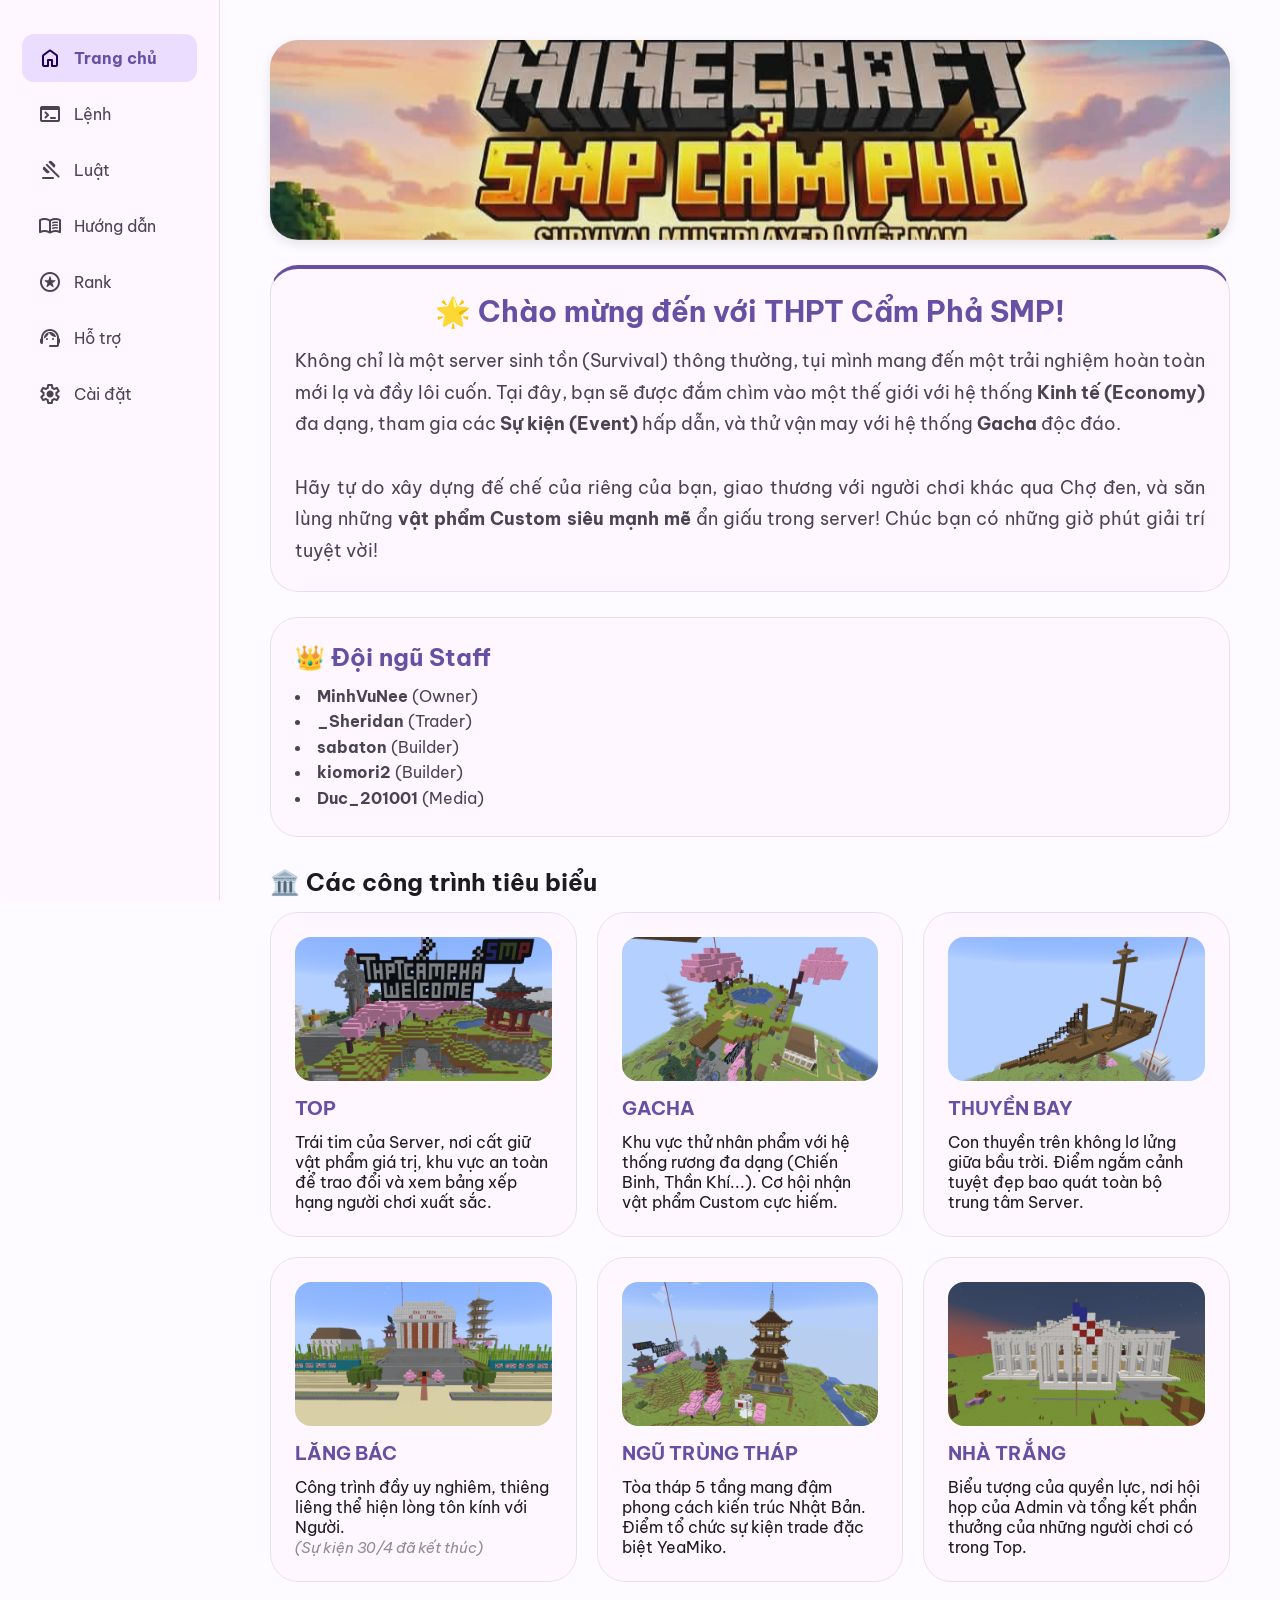
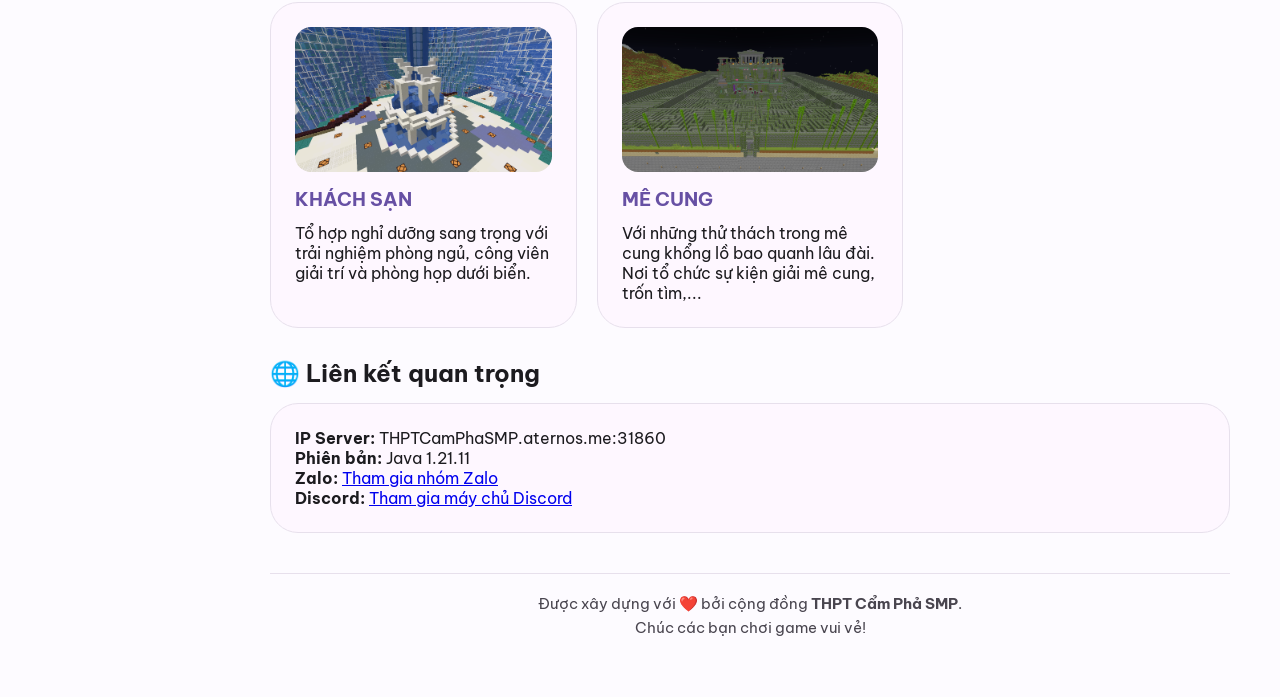
==== index.html @ 480c207b "Add files via upload" ====
<!DOCTYPE html>
<html lang="vi" translate="no">
<head>
    <meta charset="UTF-8">
    <meta name="viewport" content="width=device-width, initial-scale=1.0, maximum-scale=1.0, user-scalable=no">
    <meta name="google" content="notranslate">
    <title>THPT Cẩm Phả SMP</title>
    <link rel="stylesheet" href="style.css">
    <link href="https://fonts.googleapis.com/css2?family=Material+Symbols+Rounded:opsz,wght,FILL,GRAD@24,400,1,0" rel="stylesheet" />
    <link href="https://fonts.googleapis.com/css2?family=Be+Vietnam+Pro:wght@300;400;500;600;700&display=swap" rel="stylesheet">
</head>
<body>
    <nav class="nav-bar">
        <div class="nav-item active" data-tab="home"><span class="material-symbols-rounded">home</span><span>Trang chủ</span></div>
        <div class="nav-item" data-tab="commands"><span class="material-symbols-rounded">terminal</span><span>Lệnh</span></div>
        <div class="nav-item" data-tab="rules"><span class="material-symbols-rounded">gavel</span><span>Luật</span></div>
        <div class="nav-item" data-tab="guide"><span class="material-symbols-rounded">menu_book</span><span>Hướng dẫn</span></div>
        <div class="nav-item" data-tab="ranks"><span class="material-symbols-rounded">stars</span><span>Rank</span></div>
        <div class="nav-item" data-tab="support"><span class="material-symbols-rounded">support_agent</span><span>Hỗ trợ</span></div>
        <div class="nav-item" data-tab="settings"><span class="material-symbols-rounded">settings</span><span>Cài đặt</span></div>
    </nav>

    <main class="content-area">
        <section id="home" class="tab-content active">
            <div class="header-placeholder"><img src="Images/banner.png" alt="Banner" loading="lazy"></div>

            <div id="announcementBar" class="announcement-bar">
                <div class="announcement-icon"><span class="material-symbols-rounded">notifications</span></div>
                <div class="announcement-text-container" id="announcementTextContainer">
                    <span class="announcement-text" id="announcementText">Đang tải thông báo...</span>
                </div>
                <div class="announcement-close" id="closeAnnouncement" title="Đóng thông báo">
                    <span class="material-symbols-rounded">close</span>
                </div>
            </div>

            <div class="card" style="margin-bottom: 25px; text-align: center; border-top: 4px solid var(--primary-color);">
                <h2 style="margin-bottom: 15px; font-size: 1.8rem;">🌟 Chào mừng đến với THPT Cẩm Phả SMP!</h2>
                <p style="line-height: 1.8; font-size: 1.1rem; color: var(--text-secondary); text-align: justify;">
                    Không chỉ là một server sinh tồn (Survival) thông thường, tụi mình mang đến một trải nghiệm hoàn toàn mới lạ và đầy lôi cuốn. Tại đây, bạn sẽ được đắm chìm vào một thế giới với hệ thống <strong>Kinh tế (Economy)</strong> đa dạng, tham gia các <strong>Sự kiện (Event)</strong> hấp dẫn, và thử vận may với hệ thống <strong>Gacha</strong> độc đáo. <br><br>
                    Hãy tự do xây dựng đế chế của riêng của bạn, giao thương với người chơi khác qua Chợ đen, và săn lùng những <strong>vật phẩm Custom siêu mạnh mẽ</strong> ẩn giấu trong server! Chúc bạn có những giờ phút giải trí tuyệt vời!
                </p>
            </div>
            <div class="card-grid">
                <div class="card">
                    <h2>👑 Đội ngũ Staff</h2>
                    <ul>
                        <li><strong>MinhVuNee</strong> (Owner)</li>
                        <li><strong>_Sheridan</strong> (Trader)</li>
                        <li><strong>sabaton</strong> (Builder)</li>
                        <li><strong>kiomori2</strong> (Builder)</li>
                        <li><strong>Duc_201001</strong> (Media)</li>
                    </ul>
                </div>
            </div>
            <h2 class="section-title">🏛️ Các công trình tiêu biểu</h2>
            <div class="card-grid">
                <div class="card"><img src="Images/top.webp" class="zoomable" loading="lazy"><h3>TOP</h3><p>Trái tim của Server, nơi cất giữ vật phẩm giá trị, khu vực an toàn để trao đổi và xem bảng xếp hạng người chơi xuất sắc.</p></div>
                <div class="card"><img src="Images/gacha.webp" class="zoomable" loading="lazy"><h3>GACHA</h3><p>Khu vực thử nhân phẩm với hệ thống rương đa dạng (Chiến Binh, Thần Khí...). Cơ hội nhận vật phẩm Custom cực hiếm.</p></div>
                <div class="card"><img src="Images/thuyenbay.webp" class="zoomable" loading="lazy"><h3>THUYỀN BAY</h3><p>Con thuyền trên không lơ lửng giữa bầu trời. Điểm ngắm cảnh tuyệt đẹp bao quát toàn bộ trung tâm Server.</p></div>
                <div class="card"><img src="Images/langbac.webp" class="zoomable" loading="lazy"><h3>LĂNG BÁC</h3><p>Công trình đầy uy nghiêm, thiêng liêng thể hiện lòng tôn kính với Người. <br><span class="dimmed-text">(Sự kiện 30/4 đã kết thúc)</span></p></div>
                <div class="card"><img src="Images/ngutrungthap.webp" class="zoomable" loading="lazy"><h3>NGŨ TRÙNG THÁP</h3><p>Tòa tháp 5 tầng mang đậm phong cách kiến trúc Nhật Bản. Điểm tổ chức sự kiện trade đặc biệt YeaMiko.</p></div>
                <div class="card"><img src="Images/nhatrang.webp" class="zoomable" loading="lazy"><h3>NHÀ TRẮNG</h3><p>Biểu tượng của quyền lực, nơi hội họp của Admin và tổng kết phần thưởng của những người chơi có trong Top.</p></div>
                <div class="card"><img src="Images/khachsan.webp" class="zoomable" loading="lazy"><h3>KHÁCH SẠN</h3><p>Tổ hợp nghỉ dưỡng sang trọng với trải nghiệm phòng ngủ, công viên giải trí và phòng họp dưới biển.</p></div>
                <div class="card"><img src="Images/mecung.webp" class="zoomable" loading="lazy"><h3>MÊ CUNG</h3><p>Với những thử thách trong mê cung khổng lồ bao quanh lâu đài. Nơi tổ chức sự kiện giải mê cung, trốn tìm,...</p></div>
            </div>
            <h2 class="section-title">🌐 Liên kết quan trọng</h2>
            <div class="card-grid">
                <div class="card">
                    <p><strong>IP Server:</strong> THPTCamPhaSMP.aternos.me:31860</p>
                    <p><strong>Phiên bản:</strong> Java 1.21.11</p>
                    <p><strong>Zalo:</strong> <a href="https://zalo.me/g/soxzlb641" target="_blank">Tham gia nhóm Zalo</a></p>
                    <p><strong>Discord:</strong> <a href="https://discord.gg/UUb3Qjphb" target="_blank">Tham gia máy chủ Discord</a></p>
                </div>
            </div>
        </section>

        <section id="commands" class="tab-content">
            <div class="section-banner">
                <div class="section-banner-content">
                    <span class="section-banner-icon"></span>
                    <div>
                        <p class="section-banner-label">Trung tâm lệnh nhanh</p>
                        <h1>Các câu lệnh</h1>
                        <p class="section-banner-desc">Lệnh dịch chuyển, kinh tế, hệ thống và hỗ trợ được đặt gọn trong một nơi.</p>
                    </div>
                </div>
            </div>
            <div class="card" style="margin-bottom: 20px;"><input type="text" id="commandSearch" class="form-input" placeholder="🔍 Tìm lệnh... (VD: warp, pay)"></div>

            <div class="card" style="margin-bottom: 20px;">
                <h2 style="color: var(--primary-color); margin-bottom: 15px;">1. Lệnh Dịch chuyển & Đi lại</h2>
                <ul class="command-list" style="list-style-type: none; margin-left: 0; padding-left: 0;">
                    <li class="cmd-item" style="margin-bottom: 12px;"><strong>/spawn</strong> - Dịch chuyển nhân vật trở về điểm hồi sinh của máy chủ.</li>
                    <li class="cmd-item" style="margin-bottom: 12px;"><strong>/rtp</strong> - Dịch chuyển ngẫu nhiên ra khu vực hoang dã để bắt đầu sinh tồn và xây nhà.</li>
                    <li class="cmd-item" style="margin-bottom: 12px;">
                        <details>
                            <summary style="cursor: pointer; font-weight: bold; color: var(--primary-color);">
                                <span class="cmd-name">/warp &lt;địa điểm&gt;</span> - Dịch chuyển đến địa điểm chỉ định
                            </summary>
                            <div style="margin-top: 10px; padding-left: 20px; color: var(--text-secondary);">
                                <p><strong>Danh sách địa điểm:</strong></p>
                                <ul>
                                    <li><strong>top</strong>: Trung tâm Server, nơi xem bảng xếp hạng.</li>
                                    <li><strong>gacha</strong>: Khu vực thử vận may với các rương Gacha hấp dẫn.</li>
                                    <li><strong>thuyenbay</strong>: Con thuyền lơ lửng trên không trung, điểm ngắm cảnh toàn Server.</li>
                                    <li><strong>whitehouse</strong>: Nhà Trắng, nơi liệt kê phần thưởng trong Top.</li>
                                    <li><strong>hotel</strong>: Tổ hợp nghỉ dưỡng và giải trí dưới biển.</li>
                                    <li><strong>mecung</strong>: Thử thách trong mê cung quanh lâu đài.</li>
                                    <li><strong>event</strong>: Khu vực tổ chức các sự kiện Trade vật phẩm giới hạn.</li>
                                    <li><strong>lab</strong>: Khu vực phòng thí nghiệm.</li>
                                    <li><strong>nether</strong>: Nóc địa ngục.</li>
                                    <li><strong>theend</strong>: Thế giới End.</li>
                                </ul>
                            </div>
                        </details>
                    </li>
                    <li class="cmd-item" style="margin-bottom: 12px;"><strong>/sethome</strong> - Lưu lại vị trí bạn đang đứng thành điểm "Nhà" của bạn.</li>
                    <li class="cmd-item" style="margin-bottom: 12px;"><strong>/home</strong> - Dịch chuyển nhân vật ngay lập tức về vị trí "Nhà" đã lưu.</li>
                    <li class="cmd-item" style="margin-bottom: 12px;"><strong>/tpa &lt;tên người chơi&gt;</strong> - Gửi yêu cầu xin dịch chuyển đến vị trí của người chơi khác.</li>
                    <li class="cmd-item" style="margin-bottom: 12px;"><strong>/tpaccept</strong> - Đồng ý yêu cầu dịch chuyển của người chơi khác gửi đến bạn.</li>
                    <li class="cmd-item" style="margin-bottom: 12px;"><strong>/tpdeny</strong> - Từ chối yêu cầu dịch chuyển của người chơi khác gửi đến bạn.</li>
                    <li class="cmd-item" style="margin-bottom: 12px;"><strong>/tpcancel</strong> - Hủy bỏ yêu cầu dịch chuyển mà bạn vừa gửi cho người khác.</li>
                </ul>
            </div>

            <div class="card" style="margin-bottom: 20px;">
                <h2 style="color: var(--primary-color); margin-bottom: 15px;">2. Lệnh Kinh tế & Giao thương</h2>
                <ul class="command-list" style="list-style-type: none; margin-left: 0; padding-left: 0;">
                    <li class="cmd-item" style="margin-bottom: 12px;"><strong>/shop</strong> - Mở cửa hàng hệ thống để mua, bán các vật phẩm cơ bản.</li>
                    <li class="cmd-item" style="margin-bottom: 12px;"><strong>/quest</strong> - Xem và nhận bảng nhiệm vụ hàng ngày để làm giàu.</li>
                    <li class="cmd-item" style="margin-bottom: 12px;"><strong>/pay &lt;số tiền&gt; &lt;tên người chơi&gt;</strong> - Chuyển tiền trong game của bạn cho một người chơi khác.</li>
                    <li class="cmd-item" style="margin-bottom: 12px;"><strong>/ah</strong> - Mở giao diện Chợ đen (Auction House) để xem vật phẩm người khác bán.</li>
                    <li class="cmd-item" style="margin-bottom: 12px;"><strong>/ah sell &lt;giá&gt;</strong> - Đăng bán vật phẩm bạn đang cầm trên tay lên Chợ đen.</li>
                </ul>
            </div>

            <div class="card" style="margin-bottom: 20px;">
                <h2 style="color: var(--primary-color); margin-bottom: 15px;">3. Lệnh Nhóm (Team)</h2>
                <ul class="command-list" style="list-style-type: none; margin-left: 0; padding-left: 0;">
                    <li class="cmd-item" style="margin-bottom: 12px;"><strong>/team create</strong> - Tạo một Team mới</li>
                    <li class="cmd-item" style="margin-bottom: 12px;"><strong>/team deposit &lt;số tiền&gt;</strong> - Nạp tiền vào trong Team</li>
                    <li class="cmd-item" style="margin-bottom: 12px;"><strong>/team withdraw &lt;số tiền&gt;</strong> - Rút tiền ra khỏi Team (Chỉ chủ Team mới rút được)</li>
                    <li class="cmd-item" style="margin-bottom: 12px;"><strong>/team chat</strong> - Để chat riêng trong Team</li>
                </ul>
            </div>

            <div class="card" style="margin-bottom: 20px;">
                <h2 style="color: var(--primary-color); margin-bottom: 15px;">4. Lệnh Hệ thống & Cá nhân</h2>
                <ul class="command-list" style="list-style-type: none; margin-left: 0; padding-left: 0;">
                    <li class="cmd-item" style="margin-bottom: 12px;"><strong>/menu</strong> - Mở giao diện menu chính của máy chủ.</li>
                    <li class="cmd-item" style="margin-bottom: 12px;"><strong>/rank</strong> - Xem thông tin và hệ thống cấp bậc (Rank) của bản thân.</li>
                    <li class="cmd-item" style="margin-bottom: 12px;"><strong>/capbac</strong> - Xem và trang bị các danh hiệu (Title) hiện có.</li>
                    <li class="cmd-item" style="margin-bottom: 12px;"><strong>/helpop &lt;nội dung&gt;</strong> - Gửi tin nhắn khẩn cấp cho các Staff đang online để báo lỗi hoặc nhờ hỗ trợ.</li>
                </ul>
            </div>
        </section>

        <section id="rules" class="tab-content">
            <div class="section-banner">
                <div class="section-banner-content">
                    <span class="section-banner-icon"></span>
                    <div>
                        <p class="section-banner-label">Quy định chung</p>
                        <h1>Bộ Luật Server</h1>
                        <p class="section-banner-desc">Các nguyên tắc cần tuân theo để giữ server an toàn, công bằng và văn minh.</p>
                    </div>
                </div>
            </div>
            <div class="card" style="border-left: 5px solid #4CAF50; margin-bottom: 20px;">
                <h2 style="color: #4CAF50;">✅ ĐIỀU 1: VĂN HÓA CỘNG ĐỒNG</h2>
                <ul>
                    <li>Tôn trọng lẫn nhau, giao tiếp lịch sự.</li>
                    <li>Bảo quản công trình công cộng chung của Server.</li>
                    <li>Giao thương công bằng, minh bạch.</li>
                    <li>Chỉ dùng máy farm/rương đồ khi được chủ sở hữu đồng ý.</li>
                </ul>
            </div>
            <div class="card" style="border-left: 5px solid #F44336; margin-bottom: 20px;">
                <h2 style="color: #F44336;">❌ ĐIỀU 2: CÁC HÀNH VI NGHIÊM CẤM</h2>
                <ul>
                    <li>Cấm gian lận (Hack/Cheat X-Ray, Fly, AutoClick) quá đà.</li>
                    <li>Cấm phá hoại công trình hoặc trộm cắp Base.</li>
                    <li>Cấm lạm dụng lỗi (Bug Abuse/Dupe đồ).</li>
                    <li>Cấm lừa đảo (Scam), cấm thái độ Toxic/Spam chat.</li>
                    <li>Không dùng tính năng Góp ý/Báo lỗi để đùa giỡn, chửi bới, spam hoặc gửi thông tin sai lệch cho các Staff.</li>
                </ul>
            </div>
            <div class="card" style="background-color: var(--primary-container);">
                <h2>⚠️ ĐIỀU 3: 5 MỨC ĐỘ KHUNG HÌNH PHẠT</h2>
                <ul>
                    <li><strong>1. MỨC NHẸ:</strong> Nhắc nhở, Cảnh cáo hoặc Mute Chat (1h - 24h).</li>
                    <li><strong>2. TRUNG BÌNH - NHẸ:</strong> Thu hồi vật phẩm, Phạt tiền hoặc Tịch thu tài sản vi phạm.</li>
                    <li><strong>3. TRUNG BÌNH:</strong> Đền bù thiệt hại x2 lần, Hạ Rank,...</li>
                    <li><strong>4. TRUNG BÌNH - NẶNG:</strong> Bỏ tù (Jail) từ 1 đến 7 ngày, đóng băng toàn bộ tài sản.</li>
                    <li><strong>5. MỨC NẶNG:</strong> Khóa tài khoản (Ban) vĩnh viễn hoặc Ban IP đối với hành vi phá hoại/hack nghiêm trọng.</li>
                </ul>
            </div>
        </section>

        <section id="guide" class="tab-content">
            <div class="section-banner">
                <div class="section-banner-content">
                    <span class="section-banner-icon"></span>
                    <div>
                        <p class="section-banner-label">Hành trang tân thủ</p>
                        <h1>Hướng dẫn người chơi</h1>
                        <p class="section-banner-desc">Mẹo bắt đầu, vị trí vật phẩm và những điểm đến quan trọng trong server.</p>
                    </div>
                </div>
            </div>
            <div class="card">
                <h2>🚀 Hành trang Tân thủ</h2>
                <ul style="list-style-type: none;">
                    <li style="margin-bottom: 12px;"><strong>Bước 1: Vào game:</strong> Java 1.21.11 ➔ Nhiều người chơi ➔ Thêm máy chủ ➔ IP: <code>THPTCamPhaSMP.aternos.me:31860</code></li>
                    <li style="margin-bottom: 12px;"><strong>Bước 2: Tài khoản:</strong> Lần đầu: <code>/register &lt;mật khẩu&gt; &lt;nhập lại mk&gt;</code>. Các lần sau: <code>/login &lt;mật khẩu&gt;</code>.</li>
                    <li style="margin-bottom: 12px;"><strong>Bước 3: Kiếm tiền:</strong> Làm nhiệm vụ hệ thống qua lệnh <code>/quest</code>, cày cuốc giao thương chợ đen <code>/ah</code> hoặc tham gia Event Admin tổ chức.</li>
                    <li><strong>Bước 4: An cư:</strong> Sử dụng lệnh <code>/rtp</code> để ra ngoài hoang dã xây nhà, sau đó lưu vị trí bằng <code>/sethome</code>.</li>
                </ul>
            </div>
            <h2 class="section-title">⚔️ Vị trí Trade vật phẩm mạnh</h2>
            <div class="card-grid">
                <div class="card"><img src="Images/muathena.webp" class="zoomable" loading="lazy"><h3 style="color: #FFD700;">1. Mũ Athena</h3><p>Ở điểm cao nhất chỗ Thuyền bay (251, 213, -271)</p></div>
                <div class="card"><img src="Images/hecate.webp" class="zoomable" loading="lazy"><h3 style="color: #DA70D6;">2. Áo Hecate</h3><p>Ở tầng 2 chỗ Nhà Trắng (239, 79, -369)</p></div>
                <div class="card"><img src="Images/quanares.webp" class="zoomable" loading="lazy"><h3 style="color: #FF3333;">3. Quần Ares</h3><p>Ở tầng 2 chỗ Nhà Trắng, đối diện chỗ Trade Áo Hecate (236, 79, -369)</p></div>
                <div class="card"><img src="Images/helios.webp" class="zoomable" loading="lazy"><h3 style="color: #FFD700;">4. Ủng Helios</h3><p>Ở Đảo bay, bên cạnh cây hoa đào kế bên Rương Chiến Binh (199, 171, -247)</p></div>
                <div class="card"><img src="Images/aresv2.webp" class="zoomable" loading="lazy"><h3 style="color: #FF4500;">5. Kiếm Ares v2</h3><p>Ở Top (251, 72, -241)</p></div>
                <div class="card"><img src="Images/riunguyetanh.webp" class="zoomable" loading="lazy"><h3 style="color: #800080;">6. Rìu Nguyệt Ảnh</h3><p>Ở Top, kế bên chỗ Trade Kiếm Ares v2 (250, 72, -241)</p></div>
                <div class="card"><img src="Images/cupgiga.webp" class="zoomable" loading="lazy"><h3 style="color: #FF7F50;">7. Cúp Prometheus [5x5]</h3><p>Ở Lab (408, 64, -131)</p></div>
                <div class="card"><img src="Images/xengfirjd.webp" class="zoomable" loading="lazy"><h3 style="color: #32CD32;">8. Xẻng Trấn Địa Linh Khí</h3><p>Ở Lab, đối diện chỗ Trade Cúp Prometheus [5x5]</p></div>
                <div class="card"><img src="Images/cancau.webp" class="zoomable" loading="lazy"><h3 style="color: #87CEFA;">9. Cần Câu Nguyệt Ảnh</h3><p>Ở đối diện chỗ Top (218, 72, -254)</p></div>
            </div>
        </section>

        <section id="ranks" class="tab-content">
            <div class="section-banner">
                <div class="section-banner-content">
                    <span class="section-banner-icon"></span>
                    <div>
                        <p class="section-banner-label">Thông tin cấp bậc</p>
                        <h1>Rank</h1>
                        <p class="section-banner-desc">Xem quyền lợi của các cấp bậc hiện có trên server.</p>
                    </div>
                </div>
            </div>
                <div class="card rank-card">
                    <h3 style="color: #FFB300;">VIP +</h3><p class="price">5.000.000 $</p>
                    <ul>
                        <li><code>/ec</code>: Mở Rương Ender mọi nơi</li>
                        <li><code>/wb</code>: Mở nhanh Bàn chế tạo</li>
                        <li>Bao gồm tất cả quyền lợi của VIP</li>
                    </ul>
                </div>
                <div class="card rank-card">
                    <h3 style="color: #87CEFA;">MVP</h3><p class="price">10.000.000 $</p>
                    <ul>
                        <li><code>/trash</code>: Mở thùng rác để vứt đồ thừa</li>
                        <li><code>/heal</code>: Hồi đầy thanh máu & thức ăn</li>
                        <li><code>/pv &lt;1-7&gt;</code>: Mở rương cá nhân từ 1 đến 7</li>
                        <li>Bao gồm tất cả quyền lợi của VIP+</li>
                    </ul>
                </div>
                <div class="card rank-card">
                    <h3 style="color: #87CEFA;">MVP +</h3><p class="price">15.000.000 $</p>
                    <ul>
                        <li><code>/fix</code>: Sửa chữa món đồ đang cầm</li>
                        <li><code>/near</code>: Quét tìm người chơi ở gần mình</li>
                        <li>Bao gồm tất cả quyền lợi của MVP</li>
                    </ul>
                </div>
                <div class="card rank-card">
                    <h3 style="color: #FF3333;">KING</h3><p class="price">25.000.000 $</p>
                    <ul>
                        <li><code>/fly</code>: Kích hoạt chế độ Bay (Fly mode)</li>
                        <li><code>/pv &lt;1-10&gt;</code>: Mở rương cá nhân từ 1 đến 10</li>
                        <li>Bao gồm tất cả quyền lợi của MVP+</li>
                    </ul>
                </div>
                <div class="card rank-card">
                    <h3 style="color: #FF3333;">KING +</h3><p class="price">50.000.000 $</p>
                    <ul>
                        <li><code>/top</code>: Dịch chuyển lên vị trí cao nhất</li>
                        <li><code>/anvil</code>: Sử dụng Đe đập đồ mọi nơi</li>
                        <li>Bao gồm tất cả quyền lợi của KING</li>
                    </ul>
                </div>
                <div class="card rank-card">
                    <h3 style="color: #DAA520;">BẤT DIỆT</h3><p class="price">250.000.000 $</p>
                    <ul>
                        <li><code>/blocks</code>: Tự gộp khoáng sản thành 1 block</li>
                        <li><code>/vanish</code>: Tàng hình giấu tên hoàn toàn</li>
                        <li><code>/pv &lt;1-20&gt;</code>: Mở rương cá nhân từ 1 đến 20</li>
                        <li>Bao gồm tất cả quyền lợi của KING+</li>
                    </ul>
                </div>
                <div class="card rank-card" style="border: 2px solid var(--primary-color);">
                    <h3 style="color: #A020F0;">LORD 👑</h3><p class="price">500.000.000 $</p>
                    <ul>
                        <li><code>/flyspeed</code>: Thay đổi tốc độ bay nhanh chậm</li>
                        <li><code>/walkspeed</code>: Thay đổi tốc độ đi bộ/chạy</li>
                        <li><code>/invsee</code>: Xem kho đồ của người khác</li>
                        <li><code>/sethome &lt;10&gt;</code>: Cho phép đặt tối đa 10 nhà</li>
                        <li>Bao gồm tất cả quyền lợi của BẤT DIỆT</li>
                    </ul>
                </div>
            </div>
        </section>

        <section id="support" class="tab-content">
            <div class="section-banner">
                <div class="section-banner-content">
                    <span class="section-banner-icon"></span>
                    <div>
                        <p class="section-banner-label">Hỗ trợ nhanh</p>
                        <h1>Hỗ trợ</h1>
                        <p class="section-banner-desc">Gửi yêu cầu, báo lỗi hoặc phản hồi cho các Staff.</p>
                    </div>
                </div>
            </div>
            <div class="card">
                <form id="supportForm">
                    <div class="form-group"><label class="form-label">Tên người chơi:</label><input type="text" id="playerName" class="form-input" placeholder="Nhập tên nhân vật..." required></div>
                    <div class="form-group"><label class="form-label">Loại yêu cầu:</label><select id="requestType" class="form-input" required><option value="gopy">💡 Góp ý</option><option value="baoloi">🐞 Báo lỗi</option><option value="tocao">🚨 Tố cáo</option></select></div>
                    <div class="form-group"><label class="form-label" id="issueLabel">Bạn muốn góp ý gì?</label><textarea id="issueField" rows="3" class="form-input" placeholder="Ghi rõ vấn đề hoặc nội dung bạn muốn gửi..." required></textarea></div>
                    <div class="form-group"><label class="form-label">Link đính kèm (Bằng chứng):</label><input type="url" id="evidenceLink" class="form-input" placeholder="Dán link ảnh/video từ Drive, Youtube, Discord..."></div>
                    <div class="form-group"><label class="form-label">Chi tiết ý kiến:</label><textarea id="playerContent" rows="4" class="form-input" required></textarea></div>
                    <div class="form-group checkbox-group"><label class="switch"><input type="checkbox" id="isAnonymous"><span class="slider round"></span></label><span><strong>Ẩn danh:</strong> Giấu tên của bạn khi công bố lên Discord.</span></div>
                    <div class="form-group checkbox-group"><label class="switch"><input type="checkbox" id="hideEvidence"><span class="slider round"></span></label><span><strong>Ẩn bằng chứng:</strong> Không công khai bằng chứng lên Discord.</span></div>
                    <button type="submit" id="submitBtn" class="btn-primary" style="width: 100%;">Gửi yêu cầu</button>
                </form>
            </div>
        </section>

        <section id="settings" class="tab-content">
            <div class="section-banner">
                <div class="section-banner-content">
                    <span class="section-banner-icon"></span>
                    <div>
                        <p class="section-banner-label">Tùy chỉnh giao diện</p>
                        <h1>Cài đặt</h1>
                        <p class="section-banner-desc">Chọn chủ đề, hiệu ứng và các tùy chọn hiển thị khác.</p>
                    </div>
                </div>
            </div>
            <div class="card">
                <div class="setting-item"><span>Giao diện tối 🌙</span><label class="switch"><input type="checkbox" id="themeToggle"><span class="slider round"></span></label></div>
                <div class="setting-item" style="margin-top: 20px;"><span>Hiệu ứng chuyển động ✨</span><label class="switch"><input type="checkbox" id="animToggle" checked><span class="slider round"></span></label></div>
                <div class="setting-item" style="margin-top: 20px; padding-top: 20px; border-top: 1px solid var(--surface-variant);">
                    <span>Ngôn ngữ / Language 🌐</span>
                    <select id="langSelect" class="form-input" style="width: 150px; padding: 8px;">
                        <option value="vi">Tiếng Việt</option>
                        <option value="en">English</option>
                    </select>
                </div>
            </div>
        </section>

        <footer>
            <p>Được xây dựng với ❤️ bởi cộng đồng <strong>THPT Cẩm Phả SMP</strong>.</p>
            <p style="margin-top: 5px;">Chúc các bạn chơi game vui vẻ!</p>
        </footer>
    </main>
    <div id="imageModal" class="modal"><span class="close" id="closeModalBtn">&times;</span><img class="modal-content" id="img01"></div>
    <script src="script.js" defer></script>
</body>
</html>
---- style.css ----
:root {
    --primary-color: #6750A4; --on-primary: #FFFFFF;
    --primary-container: #EADDFF; --on-primary-container: #21005D;
    --bg-color: #FDFBFF; --surface-color: #FEF7FF;
    --surface-variant: #E7E0EC; --text-color: #1C1B1F;
    --text-secondary: #49454F; --radius-small: 16px;
    --radius-large: 28px; --transition-speed: 0.3s;
}

[data-theme="dark"] {
    --primary-color: #D0BCFF; --on-primary: #381E72;
    --primary-container: #4F378B; --on-primary-container: #EADDFF;
    --bg-color: #141218; --surface-color: #211F26;
    --surface-variant: #49454F; --text-color: #E6E0E9;
    --text-secondary: #CAC4D0;
}

* { margin: 0; padding: 0; box-sizing: border-box; font-family: 'Be Vietnam Pro', sans-serif; }
body { background-color: var(--bg-color); color: var(--text-color); transition: background-color var(--transition-speed), color var(--transition-speed); display: flex; flex-direction: column; min-height: 100dvh; overflow-x: hidden; }
body.no-anim * { transition: none !important; animation: none !important; }
/* Prevent background scroll when modal open */
.lock-scroll { overflow: hidden; height: 100dvh; }

.nav-bar { position: fixed; bottom: 0; left: 0; width: 100%; background-color: var(--surface-color); display: flex; justify-content: flex-start; align-items: center; padding: 10px 10px calc(10px + env(safe-area-inset-bottom)) 10px; border-top: 1px solid var(--surface-variant); z-index: 100; overflow-x: auto; -webkit-overflow-scrolling: touch; scroll-behavior: smooth; }
.nav-bar::-webkit-scrollbar { display: none; }
.nav-bar { -ms-overflow-style: none; scrollbar-width: none; }
.nav-item { display: flex; flex-direction: column; align-items: center; cursor: pointer; color: var(--text-secondary); transition: transform 0.2s cubic-bezier(0.4, 0, 0.2, 1), background-color 0.2s; -webkit-tap-highlight-color: transparent; min-width: 75px; flex: 0 0 auto; -webkit-user-select: none; user-select: none; }
.nav-item.active { color: var(--primary-color); font-weight: bold; }
.nav-item span.material-symbols-rounded { padding: 4px 16px; border-radius: 16px; margin-bottom: 4px; transition: background 0.3s; pointer-events: none; }
.nav-item.active span.material-symbols-rounded { background: var(--primary-container); color: var(--on-primary-container); }
.nav-item:hover { transform: translateY(-2px); }

.content-area { padding: 20px 20px calc(110px + env(safe-area-inset-bottom)) 20px; max-width: 1200px; margin: auto; width: 100%; flex-grow: 1; }
.tab-content { display: none; opacity: 0; will-change: opacity, transform; }

/* FIX LỖI TRẮNG MÀN HÌNH: Đảm bảo độ mờ luôn là 1 */
.tab-content.active { display: block; opacity: 1 !important; animation: smoothFadeIn 0.4s cubic-bezier(0.2, 0.8, 0.2, 1) forwards; }

@keyframes smoothFadeIn { 0% { opacity: 0; transform: translateY(15px); } 100% { opacity: 1; transform: translateY(0); } }

.announcement-bar {
    display: none;
    align-items: center;
    background-color: #FFF8E1;
    border: 1.5px solid #F9A825;
    color: #4A3000;
    padding: 12px 18px;
    border-radius: 100px;
    margin-bottom: 25px;
    box-shadow: 0 4px 18px rgba(249, 168, 37, 0.18);

    /* CÁC DÒNG KHÓA CỨNG CHỐNG TRÀN: */
    width: 100%;
    max-width: 100%;
    box-sizing: border-box;
    overflow: hidden;
}

[data-theme="dark"] .announcement-bar { background-color: #2F2A1A; border-color: #F9A825; color: #FFF8E1; }
.announcement-icon { display: flex; align-items: center; justify-content: center; color: #F9A825; margin-right: 12px; flex-shrink: 0; }
.announcement-icon span { font-size: 24px; }

.announcement-text-container {
    flex-grow: 1;
    overflow: hidden;
    white-space: nowrap;
    position: relative;

    /* ÉP PHẦN TỬ CON KHÔNG ĐƯỢC PHÌNH TO: */
    min-width: 0;
    width: 0;
}

.announcement-text { display: inline-block; font-weight: 500; font-size: 1.05rem; color: var(--text-color); }
.announcement-text[aria-paused="true"] { opacity: 0.95; }
.announcement-close { display: flex; align-items: center; justify-content: center; margin-left: 12px; flex-shrink: 0; cursor: pointer; color: var(--text-secondary); border-radius: 50%; padding: 4px; transition: background 0.2s, color 0.2s; }
.announcement-close:hover { background: var(--surface-variant); color: #F44336; }

.header-placeholder { position: relative; width: 100%; height: 200px; border-radius: var(--radius-large); margin-bottom: 25px; overflow: hidden; box-shadow: 0 4px 12px rgba(0,0,0,0.1); }
.header-placeholder img { width: 100%; height: 100%; object-fit: cover; transition: transform 0.6s ease; will-change: transform; }
.header-placeholder:hover img { transform: scale(1.05); }

/* Reduce motion for users who prefer it */
@media (prefers-reduced-motion: reduce) {
    .header-placeholder img, .card:hover, .zoomable { transition: none !important; }
    .announcement-text { transition: none !important; animation: none !important; }
}
.header-overlay { position: absolute; top: 0; left: 0; width: 100%; height: 100%; display: flex; flex-direction: column; justify-content: center; align-items: center; color: #fff; text-align: center; padding: 20px; pointer-events: none; }
.header-overlay h1 { font-size: 2.2rem; margin-bottom: 10px; text-shadow: 2px 2px 6px rgba(0,0,0,0.8); }

.section-banner { display: flex; align-items: center; gap: 18px; background-color: var(--surface-color); border: 1px solid var(--surface-variant); border-radius: 32px; padding: 22px 24px; margin-bottom: 20px; box-shadow: 0 12px 32px rgba(0, 0, 0, 0.06); position: relative; overflow: hidden; }
.section-banner::before { content: ""; position: absolute; inset: 0; background: radial-gradient(circle at top left, rgba(255, 255, 255, 0.35), transparent 28%), radial-gradient(circle at bottom right, rgba(103, 80, 164, 0.08), transparent 24%); pointer-events: none; }
.section-banner-content { position: relative; display: flex; align-items: center; gap: 14px; width: 100%; }
.section-banner-icon { display: none; }
.section-banner-label { margin: 0 0 6px; font-size: 0.96rem; font-weight: 700; letter-spacing: 0.02em; color: var(--text-secondary); }
.section-banner-desc { margin: 4px 0 0; color: var(--text-secondary); line-height: 1.6; max-width: 620px; }
.section-banner h1 { margin: 0; font-size: 1.9rem; color: var(--text-color); }

.section-title { margin: 30px 0 15px 0; font-size: 1.5rem; }
.card-grid { display: grid; grid-template-columns: repeat(auto-fit, minmax(280px, 1fr)); gap: 20px; }
.card { background-color: var(--surface-color); border: 1px solid var(--surface-variant); border-radius: var(--radius-large); padding: 24px; transition: transform 0.3s ease, box-shadow 0.3s ease; }
.card:hover { transform: translateY(-5px); box-shadow: 0 8px 20px rgba(0,0,0,0.08); }
.card h2, .card h3 { margin-bottom: 12px; color: var(--primary-color); }
.card img { width: 100%; border-radius: var(--radius-small); margin-bottom: 15px; object-fit: cover; aspect-ratio: 16/9; background-color: var(--surface-variant); display: flex; align-items: center; justify-content: center; overflow: hidden; }

.dimmed-text { opacity: 0.6; font-size: 0.95em; filter: saturate(0.8); color: var(--text-secondary); font-style: italic; }

.zoomable { cursor: zoom-in; transition: opacity 0.3s; }
.zoomable:hover { opacity: 0.8; }
.modal { display: none; position: fixed; z-index: 9999; left: 0; top: 0; width: 100%; height: 100%; background-color: rgba(0,0,0,0.9); backdrop-filter: blur(5px); opacity: 0; transition: opacity 0.3s cubic-bezier(0.2, 0.8, 0.2, 1); }
.modal.show { opacity: 1; display: block; }
.modal-content { margin: auto; display: block; width: 90%; max-width: 900px; position: relative; top: 50%; transform: translateY(-50%) scale(0.9); transition: transform 0.3s cubic-bezier(0.2, 0.8, 0.2, 1); border-radius: var(--radius-small); }
.modal.show .modal-content { transform: translateY(-50%) scale(1); }
.close { position: absolute; top: 15px; right: 25px; color: #fff; font-size: 40px; font-weight: bold; cursor: pointer; z-index: 10000; }

.rank-card .price { font-size: 1.5rem; font-weight: bold; color: var(--on-primary-container); background: var(--primary-container); display: inline-block; padding: 6px 14px; border-radius: 10px; margin-bottom: 15px; }
.rank-card ul { list-style-type: none; padding-left: 0; margin-top: 10px; }
.rank-card li { margin-bottom: 10px; line-height: 1.5; color: var(--text-secondary); padding-left: 10px; border-left: 3px solid var(--primary-container); }
ul { list-style-position: inside; color: var(--text-secondary); line-height: 1.6; }
.command-list li { margin-bottom: 12px; line-height: 1.6; }
.warp-card { background: #ffffff; border: 1px solid var(--surface-variant); border-radius: 20px; padding: 14px 16px; margin-bottom: 12px; }
.warp-card-arrow { font-weight: 700; margin-bottom: 10px; display: inline-flex; align-items: center; gap: 10px; color: var(--text-color); }
.warp-command-list { list-style: none; padding-left: 0; margin: 0; color: var(--text-secondary); line-height: 1.65; }
.warp-command-list li { margin-bottom: 8px; font-size: 0.98rem; }
.warp-command-list li strong { color: var(--text-color); }

.btn-primary { background-color: var(--primary-color); color: var(--on-primary); border: none; padding: 14px 24px; border-radius: 100px; font-size: 1rem; cursor: pointer; font-weight: 600; transition: background-color 0.2s, transform 0.1s; }
.btn-primary:active { transform: scale(0.98); }

.form-group { margin-bottom: 20px; }
.form-label { display: block; margin-bottom: 8px; font-weight: 500; color: var(--primary-color); }
.form-input { width: 100%; padding: 14px 16px; border-radius: 12px; border: 1.5px solid var(--surface-variant); background-color: var(--bg-color); color: var(--text-color); font-size: 1rem; transition: all 0.3s; }
.form-input:focus { outline: none; border-color: var(--primary-color); box-shadow: 0 0 0 3px var(--primary-container); }
.checkbox-group { display: flex; align-items: center; gap: 12px; background-color: var(--surface-variant); padding: 14px; border-radius: 12px; }
select.form-input { cursor: pointer; position: relative; z-index: 10; -webkit-appearance: menulist-button; appearance: menulist-button; }

.setting-item { display: flex; justify-content: space-between; align-items: center; font-size: 1.1rem; font-weight: 500; }
.switch { position: relative; display: inline-block; width: 52px; height: 28px; flex-shrink: 0; }
.switch input { opacity: 0; width: 0; height: 0; }
.slider { position: absolute; cursor: pointer; top: 0; left: 0; right: 0; bottom: 0; background-color: #938F99; transition: .4s cubic-bezier(0.4, 0, 0.2, 1); }
.slider:before { position: absolute; content: ""; height: 20px; width: 20px; left: 4px; bottom: 4px; background-color: #fff; transition: .4s cubic-bezier(0.4, 0, 0.2, 1); box-shadow: 0 1px 3px rgba(0,0,0,0.2); }
input:checked + .slider { background-color: var(--primary-color); }
input:checked + .slider:before { transform: translateX(24px); background-color: var(--on-primary); }
.slider.round { border-radius: 34px; }
.slider.round:before { border-radius: 50%; }

footer { text-align: center; padding: 20px 0; color: var(--text-secondary); font-size: 0.95rem; margin-top: 40px; border-top: 1px solid var(--surface-variant); }

@media (min-width: 768px) {
    body { flex-direction: row; }
    .nav-bar { position: fixed; left: 0; top: 0; width: 220px; height: 100vh; flex-direction: column; justify-content: flex-start; padding-top: 30px; border-right: 1px solid var(--surface-variant); border-top: none; box-shadow: 2px 0 10px rgba(0,0,0,0.02); }
    .nav-item { flex-direction: row; width: 88%; margin: 4px auto; padding: 12px 16px; border-radius: 12px; align-items: center; }
    .nav-item span.material-symbols-rounded { margin-bottom: 0; margin-right: 12px; padding: 0; }
    .nav-item.active { background-color: var(--primary-container); }
    .nav-item.active span.material-symbols-rounded { background: transparent; pointer-events: none; }
    .content-area { margin-left: 220px; padding: 40px 50px; max-width: 1300px; }
}
@media (max-width: 768px) {
    .section-banner { flex-direction: column; align-items: flex-start; padding: 18px 18px; }
    .section-banner-content { gap: 12px; }
    .card { transform: none !important; transition: background-color var(--transition-speed), border var(--transition-speed) !important; }
    /* Reduce heavy shadows and hover transforms on mobile for performance */
    .card { box-shadow: none; }
    .nav-bar { padding: 8px 8px calc(8px + env(safe-area-inset-bottom)) 8px; }
}
/* ==========================================
 * TÙY CHỈNH MŨI TÊN THẺ DETAILS/SUMMARY
 * ========================================== */

/* 1. Ẩn mũi tên mặc định của trình duyệt */
details summary {
    list-style: none;
    position: relative;
    padding-right: 25px; /* Chừa một khoảng trống bên phải để đặt mũi tên mới */
}

/* Ẩn mũi tên trên các trình duyệt lõi WebKit (Chrome/Safari cũ) */
details summary::-webkit-details-marker {
    display: none;
}

/* 2. Tạo mũi tên mới nằm ở phía cuối (bên phải) */
details summary::after {
    content: '▼'; /* Ký tự mũi tên */
    position: absolute;
    right: 0;
    top: 50%;
    transform: translateY(-50%);
    font-size: 0.85em;
    transition: transform 0.3s ease, color 0.3s ease;
    color: var(--text-secondary);
}

/* 3. Hiệu ứng xoay mũi tên ngược lên khi bấm mở */
details[open] summary::after {
    transform: translateY(-50%) rotate(180deg);
    color: var(--primary-color);
}
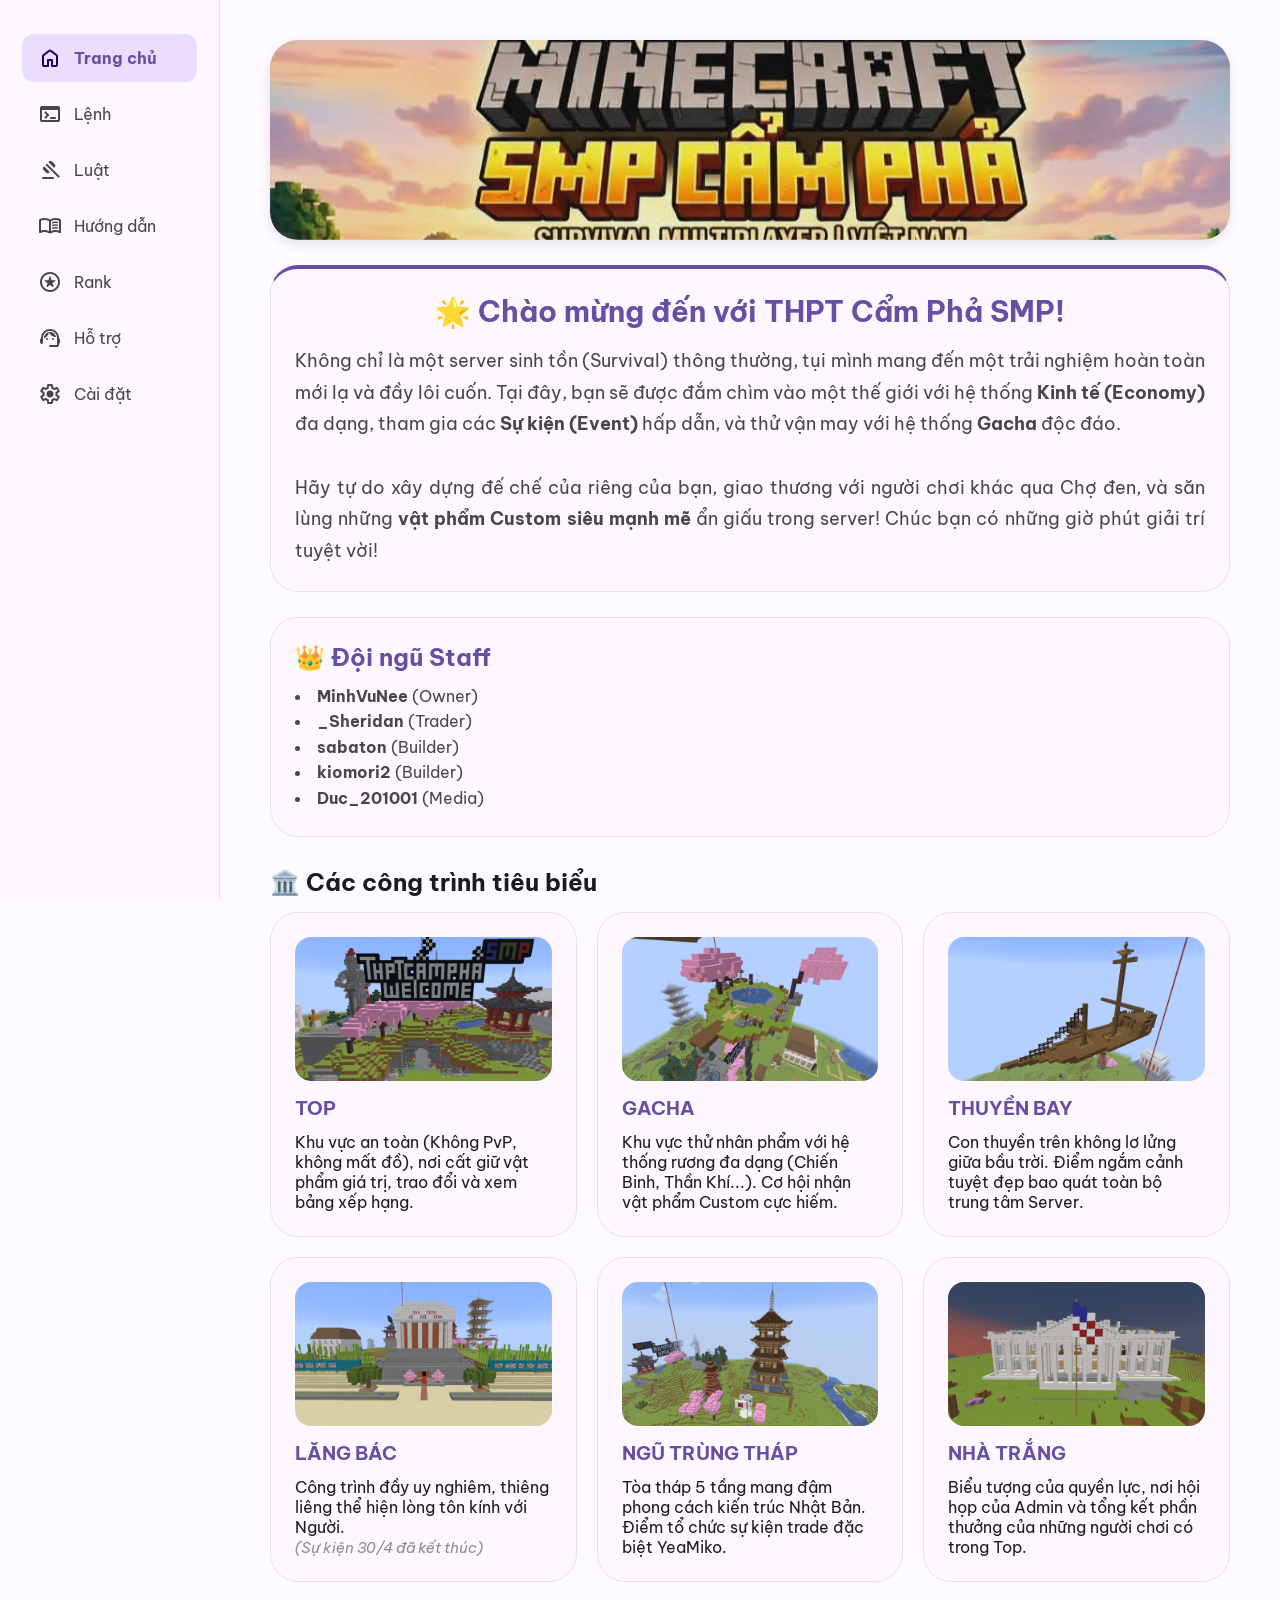
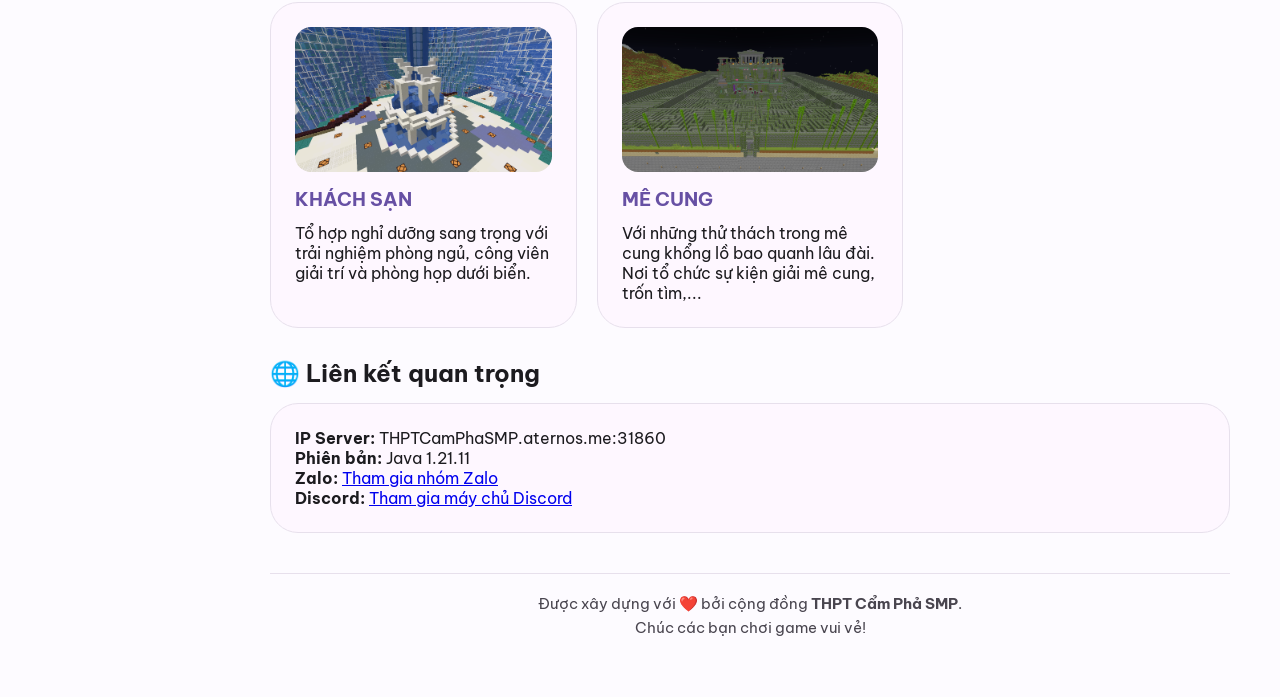
==== commit 3ac861c6: "Add files via upload" ====
--- a/index.html
+++ b/index.html
@@ -55,7 +55,7 @@
             </div>
             <h2 class="section-title">🏛️ Các công trình tiêu biểu</h2>
             <div class="card-grid">
-                <div class="card"><img src="Images/top.webp" class="zoomable" loading="lazy"><h3>TOP</h3><p>Trái tim của Server, nơi cất giữ vật phẩm giá trị, khu vực an toàn để trao đổi và xem bảng xếp hạng người chơi xuất sắc.</p></div>
+                <div class="card"><img src="Images/top.webp" class="zoomable" loading="lazy"><h3>TOP</h3><p>Khu vực an toàn (Không PvP, không mất đồ), nơi cất giữ vật phẩm giá trị, trao đổi và xem bảng xếp hạng.</p></div>
                 <div class="card"><img src="Images/gacha.webp" class="zoomable" loading="lazy"><h3>GACHA</h3><p>Khu vực thử nhân phẩm với hệ thống rương đa dạng (Chiến Binh, Thần Khí...). Cơ hội nhận vật phẩm Custom cực hiếm.</p></div>
                 <div class="card"><img src="Images/thuyenbay.webp" class="zoomable" loading="lazy"><h3>THUYỀN BAY</h3><p>Con thuyền trên không lơ lửng giữa bầu trời. Điểm ngắm cảnh tuyệt đẹp bao quát toàn bộ trung tâm Server.</p></div>
                 <div class="card"><img src="Images/langbac.webp" class="zoomable" loading="lazy"><h3>LĂNG BÁC</h3><p>Công trình đầy uy nghiêm, thiêng liêng thể hiện lòng tôn kính với Người. <br><span class="dimmed-text">(Sự kiện 30/4 đã kết thúc)</span></p></div>
@@ -91,8 +91,9 @@
             <div class="card" style="margin-bottom: 20px;">
                 <h2 style="color: var(--primary-color); margin-bottom: 15px;">1. Lệnh Dịch chuyển & Đi lại</h2>
                 <ul class="command-list" style="list-style-type: none; margin-left: 0; padding-left: 0;">
-                    <li class="cmd-item" style="margin-bottom: 12px;"><strong>/spawn</strong> - Dịch chuyển nhân vật trở về điểm hồi sinh của máy chủ.</li>
-                    <li class="cmd-item" style="margin-bottom: 12px;"><strong>/rtp</strong> - Dịch chuyển ngẫu nhiên ra khu vực hoang dã để bắt đầu sinh tồn và xây nhà.</li>
+                    <li class="cmd-item" style="margin-bottom: 12px;"><strong>/dichchuyen smp</strong> - Dịch chuyển qua thế giới sinh tồn dành riêng cho bạn (⚠️ <strong>Lưu ý:</strong> Sẽ bị mất đồ trong túi khi qua đây).</li>
+                    <li class="cmd-item" style="margin-bottom: 12px;"><strong>/rtp</strong> - Dịch chuyển ngẫu nhiên ra khu vực hoang dã để bắt đầu xây Base (Chỉ dùng được sau khi đã dùng lệnh <code>/dichchuyen smp</code>).</li>
+                    <li class="cmd-item" style="margin-bottom: 12px;"><strong>/dichchuyen world</strong> - Dịch chuyển đến khu vực Top cũ (An toàn, không mất đồ, không PvP) để tham quan và trade vật phẩm.</li>
                     <li class="cmd-item" style="margin-bottom: 12px;">
                         <details>
                             <summary style="cursor: pointer; font-weight: bold; color: var(--primary-color);">
@@ -101,7 +102,6 @@
                             <div style="margin-top: 10px; padding-left: 20px; color: var(--text-secondary);">
                                 <p><strong>Danh sách địa điểm:</strong></p>
                                 <ul>
-                                    <li><strong>top</strong>: Trung tâm Server, nơi xem bảng xếp hạng.</li>
                                     <li><strong>gacha</strong>: Khu vực thử vận may với các rương Gacha hấp dẫn.</li>
                                     <li><strong>thuyenbay</strong>: Con thuyền lơ lửng trên không trung, điểm ngắm cảnh toàn Server.</li>
                                     <li><strong>whitehouse</strong>: Nhà Trắng, nơi liệt kê phần thưởng trong Top.</li>
@@ -180,7 +180,7 @@
                 <h2 style="color: #F44336;">❌ ĐIỀU 2: CÁC HÀNH VI NGHIÊM CẤM</h2>
                 <ul>
                     <li>Cấm gian lận (Hack/Cheat X-Ray, Fly, AutoClick) quá đà.</li>
-                    <li>Cấm phá hoại công trình hoặc trộm cắp Base.</li>
+                    <li>Cấm phá hoại công trình chung của Server. <strong>Riêng Base của người chơi (trong thế giới sinh tồn), bạn ĐƯỢC PHÉP raid và trộm cắp. Hãy cất giấu căn cứ cẩn thận!</strong></li>
                     <li>Cấm lạm dụng lỗi (Bug Abuse/Dupe đồ).</li>
                     <li>Cấm lừa đảo (Scam), cấm thái độ Toxic/Spam chat.</li>
                     <li>Không dùng tính năng Góp ý/Báo lỗi để đùa giỡn, chửi bới, spam hoặc gửi thông tin sai lệch cho các Staff.</li>
@@ -215,7 +215,7 @@
                     <li style="margin-bottom: 12px;"><strong>Bước 1: Vào game:</strong> Java 1.21.11 ➔ Nhiều người chơi ➔ Thêm máy chủ ➔ IP: <code>THPTCamPhaSMP.aternos.me:31860</code></li>
                     <li style="margin-bottom: 12px;"><strong>Bước 2: Tài khoản:</strong> Lần đầu: <code>/register &lt;mật khẩu&gt; &lt;nhập lại mk&gt;</code>. Các lần sau: <code>/login &lt;mật khẩu&gt;</code>.</li>
                     <li style="margin-bottom: 12px;"><strong>Bước 3: Kiếm tiền:</strong> Làm nhiệm vụ hệ thống qua lệnh <code>/quest</code>, cày cuốc giao thương chợ đen <code>/ah</code> hoặc tham gia Event Admin tổ chức.</li>
-                    <li><strong>Bước 4: An cư:</strong> Sử dụng lệnh <code>/rtp</code> để ra ngoài hoang dã xây nhà, sau đó lưu vị trí bằng <code>/sethome</code>.</li>
+                    <li><strong>Bước 4: An cư:</strong> Cất đồ đạc quan trọng, sau đó nhập <code>/dichchuyen smp</code> để qua thế giới sinh tồn (bạn sẽ bị mất đồ khi qua). Tiếp tục dùng <code>/rtp</code> để tìm chỗ xây Base. <br>💡 <em>Mẹo: Nên xây Base sâu dưới lòng đất vì server cho phép Raid Base!</em> Cuối cùng lưu vị trí bằng <code>/sethome</code>.</li>
                 </ul>
             </div>
             <h2 class="section-title">⚔️ Vị trí Trade vật phẩm mạnh</h2>
@@ -224,11 +224,11 @@
                 <div class="card"><img src="Images/hecate.webp" class="zoomable" loading="lazy"><h3 style="color: #DA70D6;">2. Áo Hecate</h3><p>Ở tầng 2 chỗ Nhà Trắng (239, 79, -369)</p></div>
                 <div class="card"><img src="Images/quanares.webp" class="zoomable" loading="lazy"><h3 style="color: #FF3333;">3. Quần Ares</h3><p>Ở tầng 2 chỗ Nhà Trắng, đối diện chỗ Trade Áo Hecate (236, 79, -369)</p></div>
                 <div class="card"><img src="Images/helios.webp" class="zoomable" loading="lazy"><h3 style="color: #FFD700;">4. Ủng Helios</h3><p>Ở Đảo bay, bên cạnh cây hoa đào kế bên Rương Chiến Binh (199, 171, -247)</p></div>
-                <div class="card"><img src="Images/aresv2.webp" class="zoomable" loading="lazy"><h3 style="color: #FF4500;">5. Kiếm Ares v2</h3><p>Ở Top (251, 72, -241)</p></div>
-                <div class="card"><img src="Images/riunguyetanh.webp" class="zoomable" loading="lazy"><h3 style="color: #800080;">6. Rìu Nguyệt Ảnh</h3><p>Ở Top, kế bên chỗ Trade Kiếm Ares v2 (250, 72, -241)</p></div>
+                <div class="card"><img src="Images/aresv2.webp" class="zoomable" loading="lazy"><h3 style="color: #FF4500;">5. Kiếm Ares v2</h3><p>Ở Top (/dichchuyen world) (251, 72, -241)</p></div>
+                <div class="card"><img src="Images/riunguyetanh.webp" class="zoomable" loading="lazy"><h3 style="color: #800080;">6. Rìu Nguyệt Ảnh</h3><p>Ở Top (/dichchuyen world), kế bên chỗ Trade Kiếm Ares v2 (250, 72, -241)</p></div>
                 <div class="card"><img src="Images/cupgiga.webp" class="zoomable" loading="lazy"><h3 style="color: #FF7F50;">7. Cúp Prometheus [5x5]</h3><p>Ở Lab (408, 64, -131)</p></div>
                 <div class="card"><img src="Images/xengfirjd.webp" class="zoomable" loading="lazy"><h3 style="color: #32CD32;">8. Xẻng Trấn Địa Linh Khí</h3><p>Ở Lab, đối diện chỗ Trade Cúp Prometheus [5x5]</p></div>
-                <div class="card"><img src="Images/cancau.webp" class="zoomable" loading="lazy"><h3 style="color: #87CEFA;">9. Cần Câu Nguyệt Ảnh</h3><p>Ở đối diện chỗ Top (218, 72, -254)</p></div>
+                <div class="card"><img src="Images/cancau.webp" class="zoomable" loading="lazy"><h3 style="color: #0044CC; font-weight: 800;">9. Cần Câu Nguyệt Ảnh</h3><p>Ở đối diện chỗ Top (/dichchuyen world) (218, 72, -254)</p></div>
             </div>
         </section>
 
@@ -243,6 +243,17 @@
                     </div>
                 </div>
             </div>
+            
+            <div class="card-grid" style="gap: 30px;">
+                <div class="card rank-card">
+                    <h3 style="color: #FFB300;">VIP</h3><p class="price">2.000.000 $</p>
+                    <ul>
+                        <li><code>/craft</code>: Mở bàn chế tạo mọi lúc mọi nơi</li>
+                        <li><code>/feed</code>: Thanh thức ăn được lấp đầy</li>
+                        <li><code>/hat</code>: Đội block đang cầm trên tay lên đầu</li>
+                        <li><code>/pv &lt;1-3&gt;</code>: Mở rương cá nhân từ 1 đến 3</li>
+                    </ul>
+                </div>
                 <div class="card rank-card">
                     <h3 style="color: #FFB300;">VIP +</h3><p class="price">5.000.000 $</p>
                     <ul>
@@ -252,7 +263,7 @@
                     </ul>
                 </div>
                 <div class="card rank-card">
-                    <h3 style="color: #87CEFA;">MVP</h3><p class="price">10.000.000 $</p>
+                    <h3 style="color: #0044CC; font-weight: 800;">MVP</h3><p class="price">10.000.000 $</p>
                     <ul>
                         <li><code>/trash</code>: Mở thùng rác để vứt đồ thừa</li>
                         <li><code>/heal</code>: Hồi đầy thanh máu & thức ăn</li>
@@ -261,7 +272,7 @@
                     </ul>
                 </div>
                 <div class="card rank-card">
-                    <h3 style="color: #87CEFA;">MVP +</h3><p class="price">15.000.000 $</p>
+                    <h3 style="color: #0044CC; font-weight: 800;">MVP +</h3><p class="price">15.000.000 $</p>
                     <ul>
                         <li><code>/fix</code>: Sửa chữa món đồ đang cầm</li>
                         <li><code>/near</code>: Quét tìm người chơi ở gần mình</li>
@@ -363,4 +374,4 @@
     <div id="imageModal" class="modal"><span class="close" id="closeModalBtn">&times;</span><img class="modal-content" id="img01"></div>
     <script src="script.js" defer></script>
 </body>
-</html>
+</html>
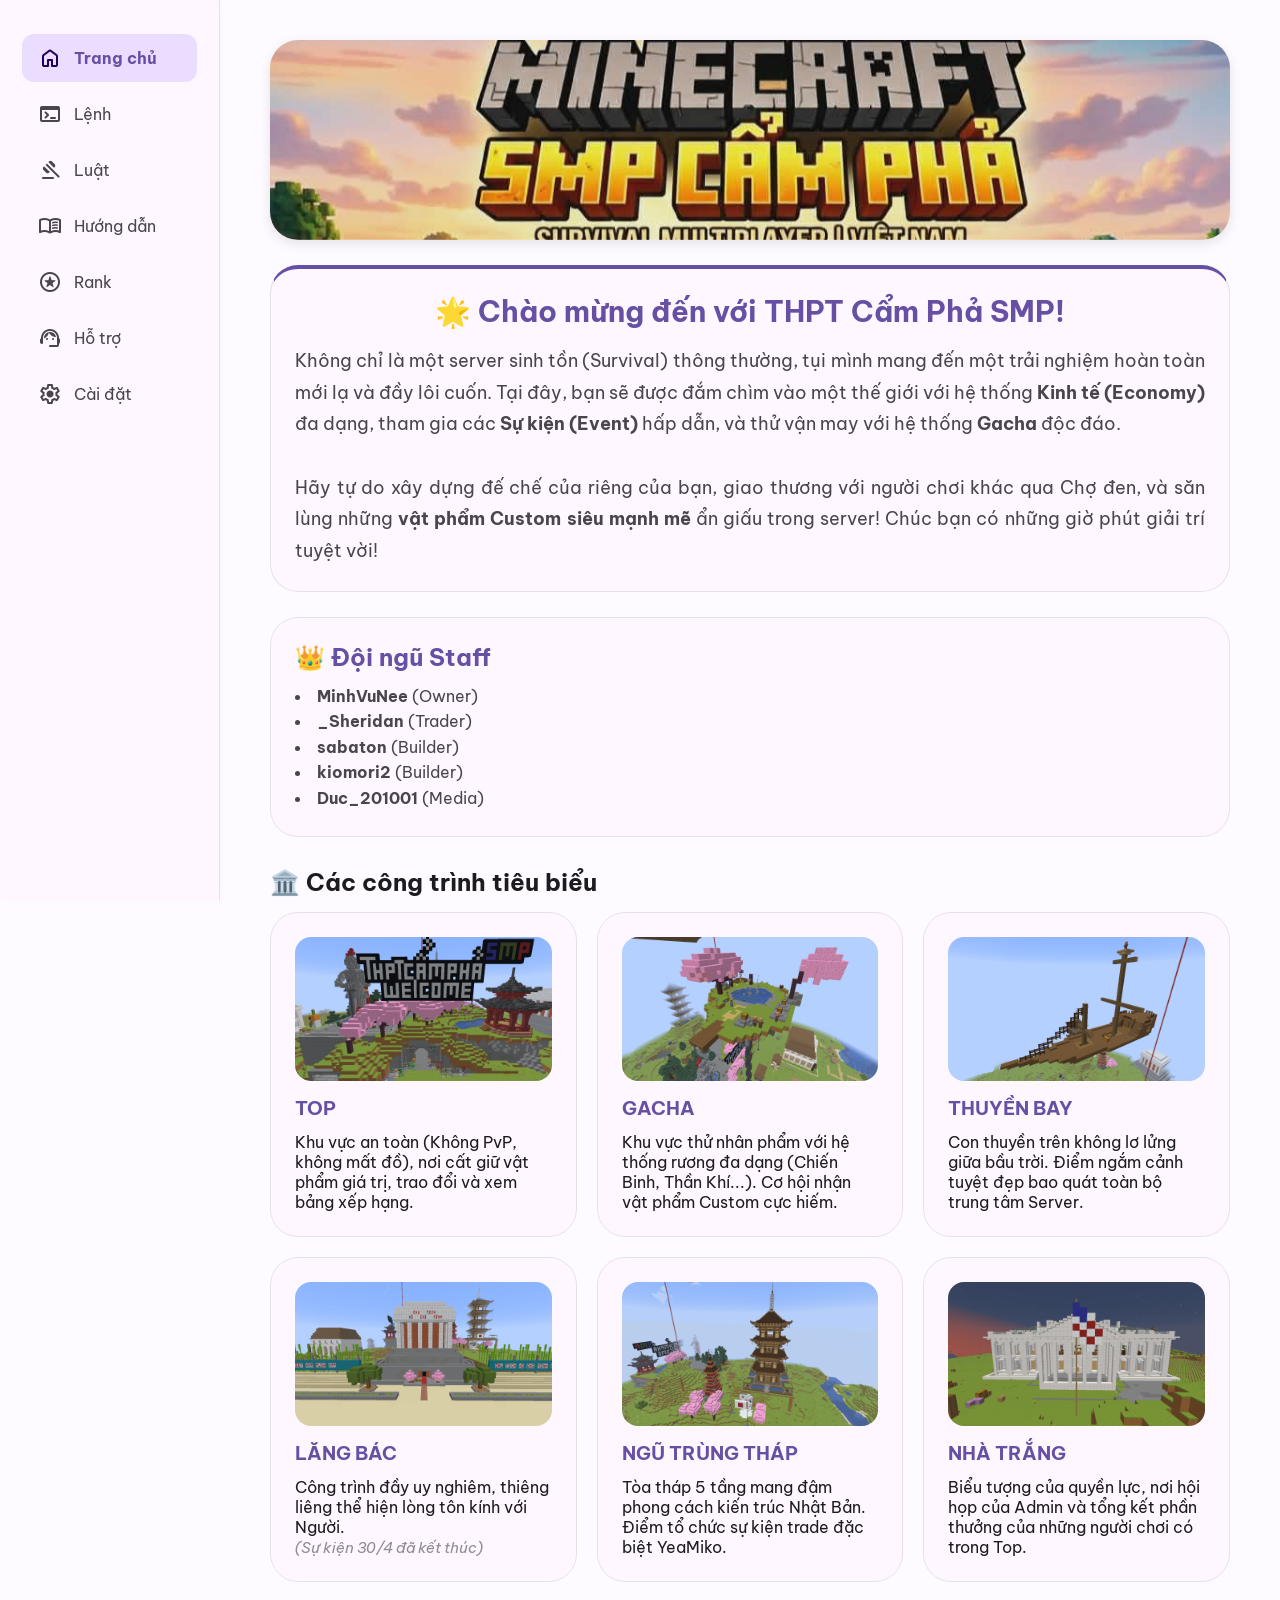
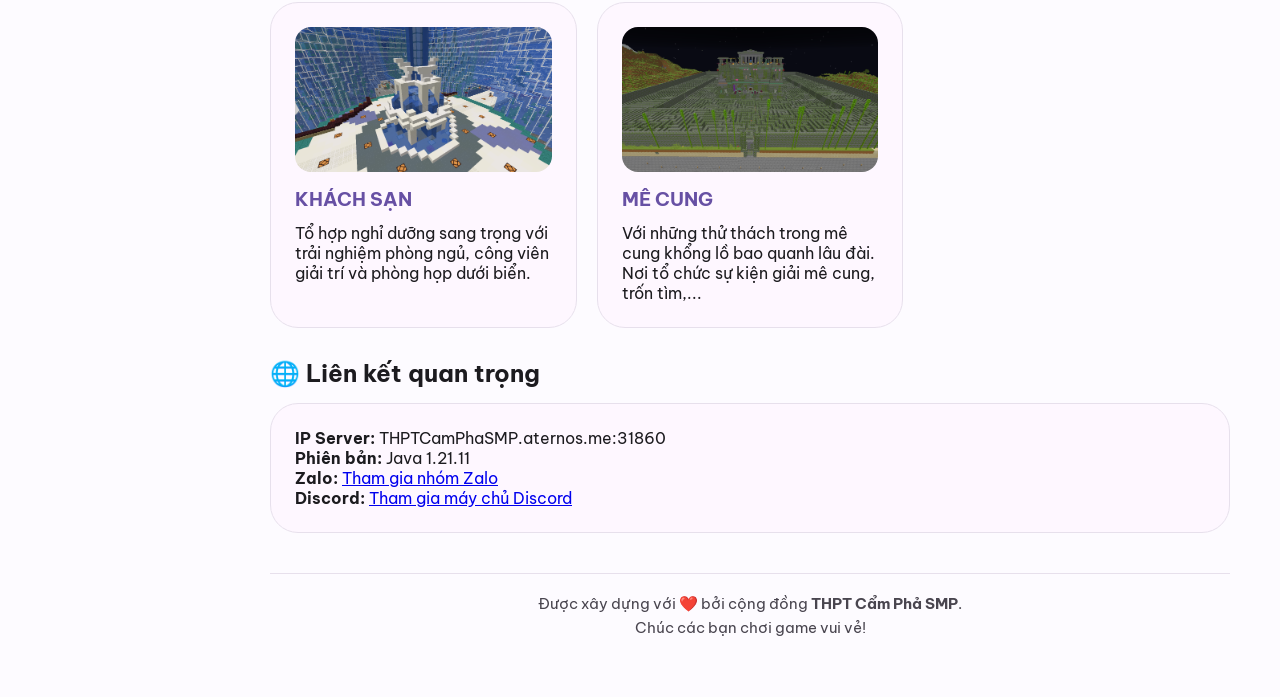
==== commit 5df74d87: "Update index.html" ====
--- a/index.html
+++ b/index.html
@@ -91,7 +91,7 @@
             <div class="card" style="margin-bottom: 20px;">
                 <h2 style="color: var(--primary-color); margin-bottom: 15px;">1. Lệnh Dịch chuyển & Đi lại</h2>
                 <ul class="command-list" style="list-style-type: none; margin-left: 0; padding-left: 0;">
-                    <li class="cmd-item" style="margin-bottom: 12px;"><strong>/dichchuyen smp</strong> - Dịch chuyển qua thế giới sinh tồn dành riêng cho bạn (⚠️ <strong>Lưu ý:</strong> Sẽ bị mất đồ trong túi khi qua đây).</li>
+                    <li class="cmd-item" style="margin-bottom: 12px;"><strong>/dichchuyen smp</strong> - Dịch chuyển qua thế giới sinh tồn (⚠️ <strong>Lưu ý:</strong> Sẽ bị mất đồ trong túi khi qua đây).</li>
                     <li class="cmd-item" style="margin-bottom: 12px;"><strong>/rtp</strong> - Dịch chuyển ngẫu nhiên ra khu vực hoang dã để bắt đầu xây Base (Chỉ dùng được sau khi đã dùng lệnh <code>/dichchuyen smp</code>).</li>
                     <li class="cmd-item" style="margin-bottom: 12px;"><strong>/dichchuyen world</strong> - Dịch chuyển đến khu vực Top cũ (An toàn, không mất đồ, không PvP) để tham quan và trade vật phẩm.</li>
                     <li class="cmd-item" style="margin-bottom: 12px;">
@@ -374,4 +374,4 @@
     <div id="imageModal" class="modal"><span class="close" id="closeModalBtn">&times;</span><img class="modal-content" id="img01"></div>
     <script src="script.js" defer></script>
 </body>
-</html>+</html>
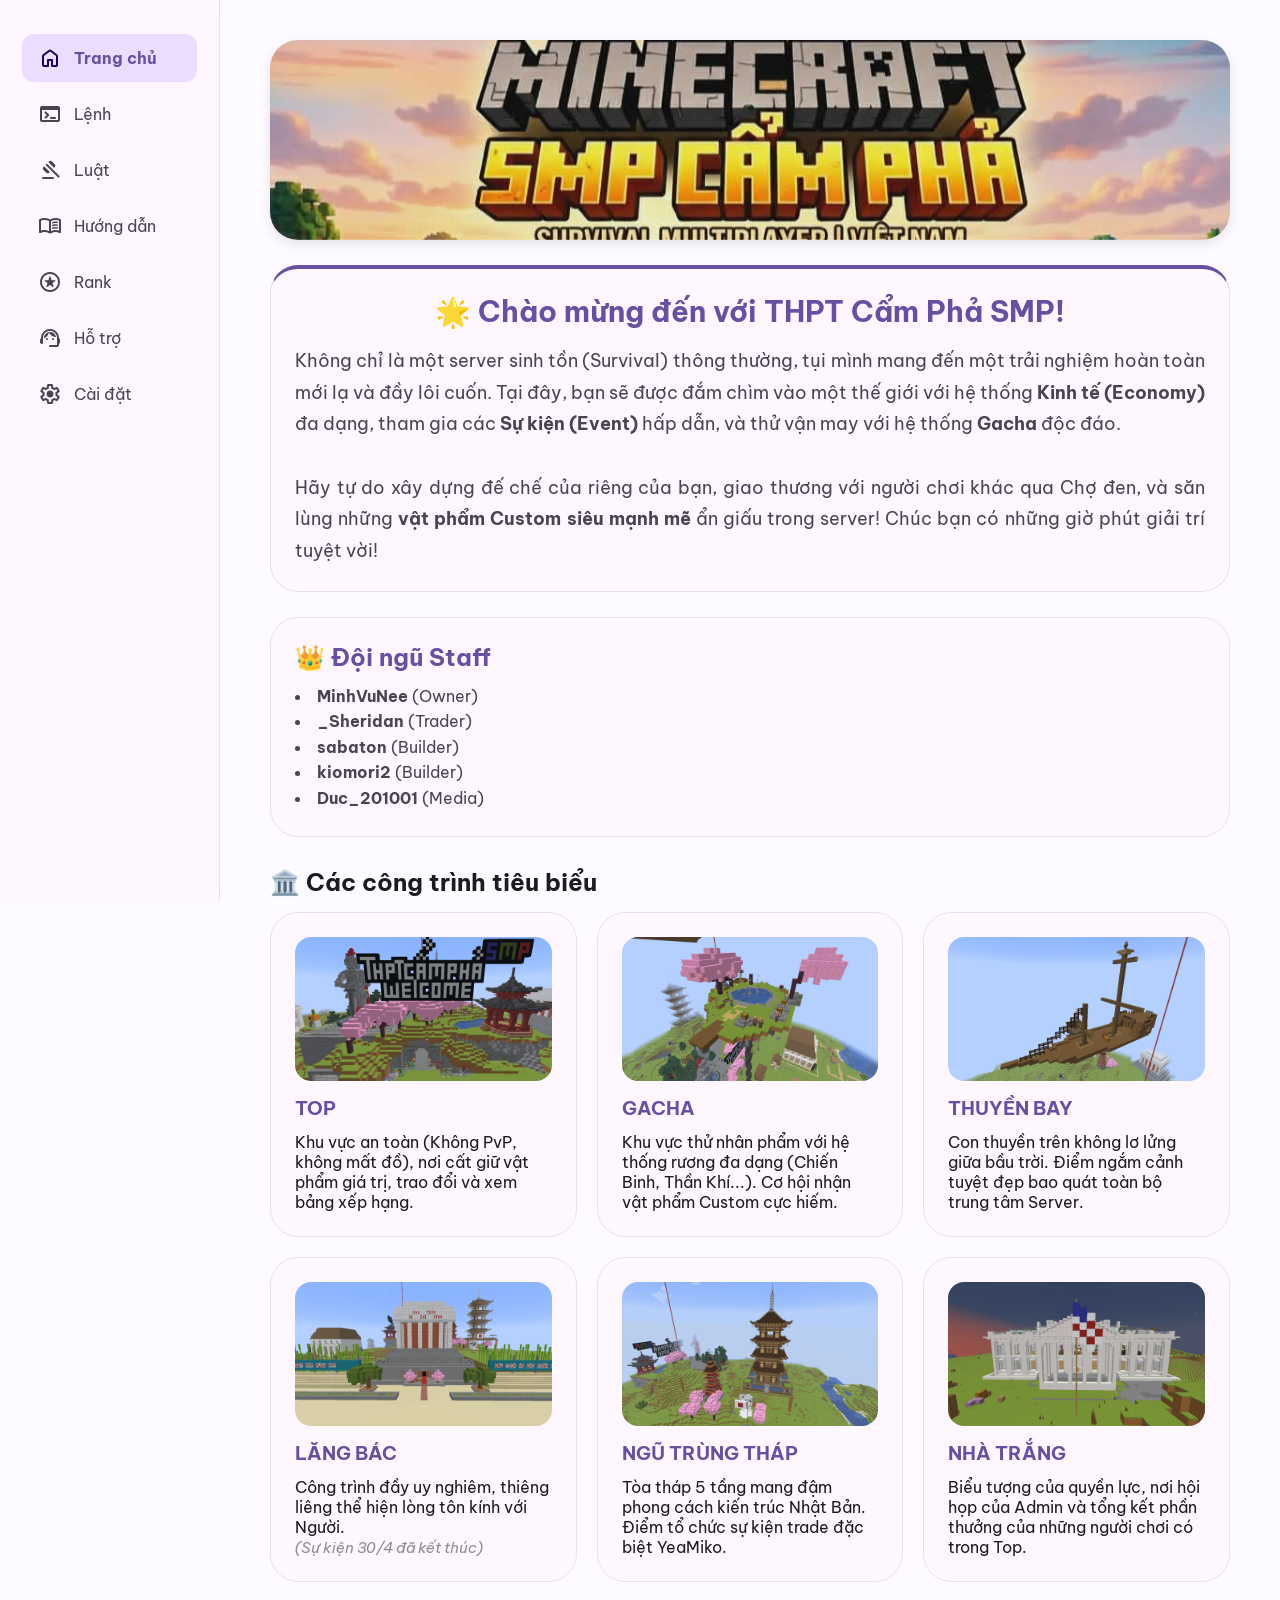
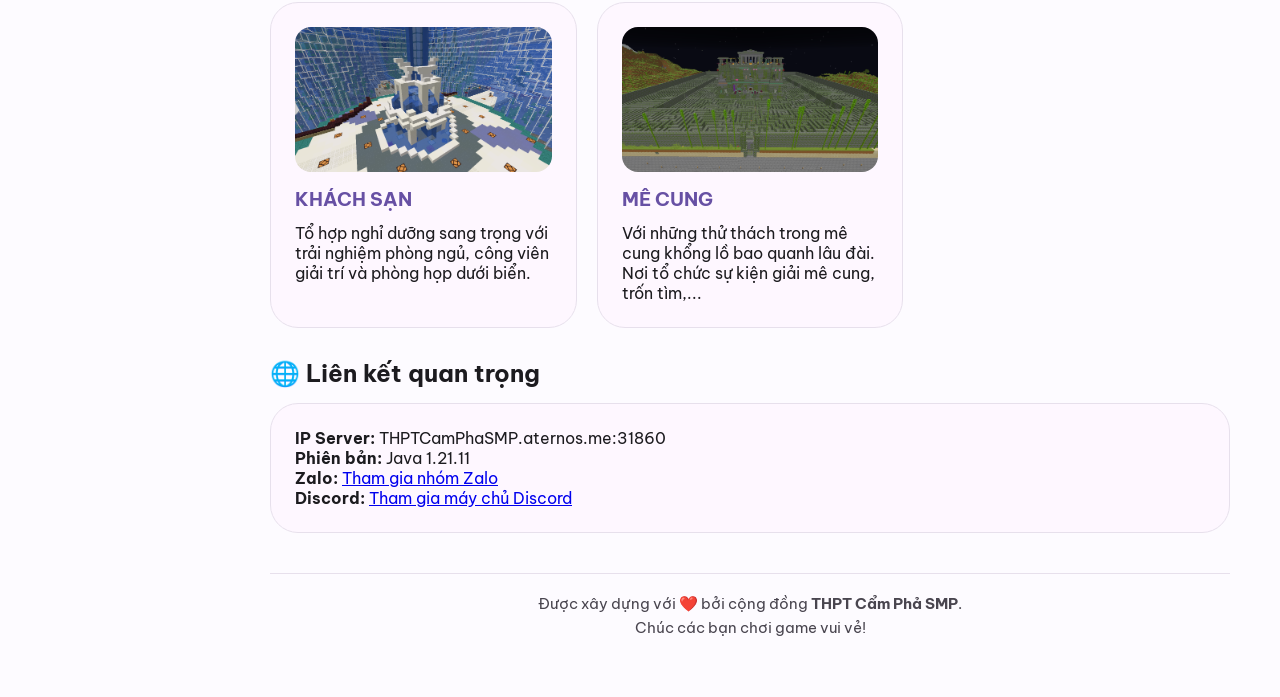
==== commit 09488fdc: "Update index.html" ====
--- a/index.html
+++ b/index.html
@@ -91,7 +91,7 @@
             <div class="card" style="margin-bottom: 20px;">
                 <h2 style="color: var(--primary-color); margin-bottom: 15px;">1. Lệnh Dịch chuyển & Đi lại</h2>
                 <ul class="command-list" style="list-style-type: none; margin-left: 0; padding-left: 0;">
-                    <li class="cmd-item" style="margin-bottom: 12px;"><strong>/dichchuyen smp</strong> - Dịch chuyển qua thế giới sinh tồn (⚠️ <strong>Lưu ý:</strong> Sẽ bị mất đồ trong túi khi qua đây).</li>
+                    <li class="cmd-item" style="margin-bottom: 12px;"><strong>/dichchuyen smp</strong> - Dịch chuyển qua thế giới sinh tồn (⚠️ <strong>Lưu ý:</strong> Sẽ bị mất đồ khi chết tại đây!).</li>
                     <li class="cmd-item" style="margin-bottom: 12px;"><strong>/rtp</strong> - Dịch chuyển ngẫu nhiên ra khu vực hoang dã để bắt đầu xây Base (Chỉ dùng được sau khi đã dùng lệnh <code>/dichchuyen smp</code>).</li>
                     <li class="cmd-item" style="margin-bottom: 12px;"><strong>/dichchuyen world</strong> - Dịch chuyển đến khu vực Top cũ (An toàn, không mất đồ, không PvP) để tham quan và trade vật phẩm.</li>
                     <li class="cmd-item" style="margin-bottom: 12px;">
@@ -280,7 +280,7 @@
                     </ul>
                 </div>
                 <div class="card rank-card">
-                    <h3 style="color: #FF3333;">KING</h3><p class="price">25.000.000 $</p>
+                    <h3 style="color: #FF3333;">KING</h3><p class="price">35.000.000 $</p>
                     <ul>
                         <li><code>/fly</code>: Kích hoạt chế độ Bay (Fly mode)</li>
                         <li><code>/pv &lt;1-10&gt;</code>: Mở rương cá nhân từ 1 đến 10</li>
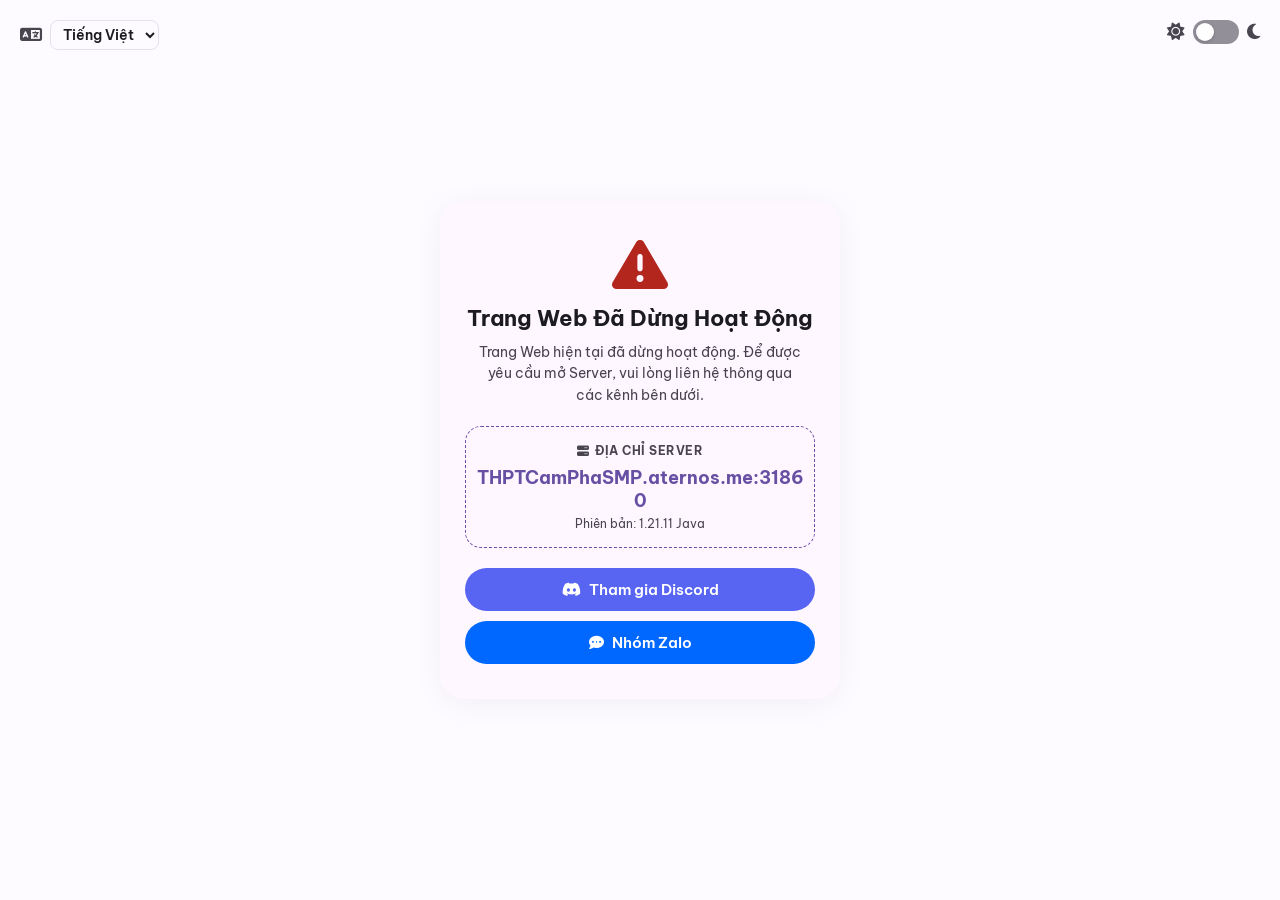
==== commit 9042b3ad: "Update print statement from 'Hello' to 'Goodbye'" ====
--- a/index.html
+++ b/index.html
@@ -1,377 +1,347 @@
 <!DOCTYPE html>
-<html lang="vi" translate="no">
+<html lang="vi">
 <head>
     <meta charset="UTF-8">
     <meta name="viewport" content="width=device-width, initial-scale=1.0, maximum-scale=1.0, user-scalable=no">
-    <meta name="google" content="notranslate">
-    <title>THPT Cẩm Phả SMP</title>
-    <link rel="stylesheet" href="style.css">
-    <link href="https://fonts.googleapis.com/css2?family=Material+Symbols+Rounded:opsz,wght,FILL,GRAD@24,400,1,0" rel="stylesheet" />
-    <link href="https://fonts.googleapis.com/css2?family=Be+Vietnam+Pro:wght@300;400;500;600;700&display=swap" rel="stylesheet">
+    <meta name="theme-color" content="#FDFBFF">
+    <title>THPTCamPhaSMP | Đã Dừng Hoạt Động</title>
+    
+    <link href="https://fonts.googleapis.com/css2?family=Be+Vietnam+Pro:wght@400;500;600;700&display=swap" rel="stylesheet">
+    <link rel="stylesheet" href="https://cdnjs.cloudflare.com/ajax/libs/font-awesome/6.4.0/css/all.min.css">
+    
+    <style>
+        :root {
+            --primary-color: #6750A4; --on-primary: #FFFFFF;
+            --primary-container: #EADDFF; --on-primary-container: #21005D;
+            --bg-color: #FDFBFF; --surface-color: #FEF7FF;
+            --surface-variant: #E7E0EC; --text-color: #1C1B1F;
+            --text-secondary: #49454F; --radius-small: 16px;
+            --radius-large: 24px; --transition-speed: 0.3s;
+            --danger-color: #B3261E; 
+            --discord: #5865F2;
+            --zalo: #0068FF;
+        }
+
+        [data-theme="dark"] {
+            --primary-color: #D0BCFF; --on-primary: #381E72;
+            --primary-container: #4F378B; --on-primary-container: #EADDFF;
+            --bg-color: #141218; --surface-color: #211F26;
+            --surface-variant: #49454F; --text-color: #E6E0E9;
+            --text-secondary: #CAC4D0;
+            --danger-color: #F2B8B5;
+        }
+
+        * {
+            margin: 0;
+            padding: 0;
+            box-sizing: border-box;
+            font-family: 'Be Vietnam Pro', sans-serif;
+            -webkit-tap-highlight-color: transparent;
+        }
+
+        body {
+            background-color: var(--bg-color);
+            color: var(--text-color);
+            transition: background-color var(--transition-speed), color var(--transition-speed);
+            display: flex;
+            flex-direction: column;
+            justify-content: center;
+            align-items: center;
+            min-height: 100dvh;
+            padding: 20px;
+        }
+
+        /* Công tắc Theme */
+        .theme-switch-wrapper {
+            position: absolute;
+            top: 20px;
+            right: 20px;
+            display: flex;
+            align-items: center;
+            gap: 8px;
+            color: var(--text-secondary);
+            font-size: 1.1rem;
+        }
+
+        .switch { position: relative; display: inline-block; width: 46px; height: 24px; flex-shrink: 0; }
+        .switch input { opacity: 0; width: 0; height: 0; }
+        .slider { position: absolute; cursor: pointer; top: 0; left: 0; right: 0; bottom: 0; background-color: #938F99; transition: .4s cubic-bezier(0.4, 0, 0.2, 1); }
+        .slider:before { position: absolute; content: ""; height: 18px; width: 18px; left: 3px; bottom: 3px; background-color: #fff; transition: .4s cubic-bezier(0.4, 0, 0.2, 1); box-shadow: 0 1px 3px rgba(0,0,0,0.2); }
+        input:checked + .slider { background-color: var(--primary-color); }
+        input:checked + .slider:before { transform: translateX(22px); background-color: var(--on-primary); }
+        .slider.round { border-radius: 34px; }
+        .slider.round:before { border-radius: 50%; }
+
+        /* Nút chọn ngôn ngữ */
+        .lang-switch-wrapper {
+            position: absolute;
+            top: 20px;
+            left: 20px;
+            display: flex;
+            align-items: center;
+            gap: 8px;
+            color: var(--text-secondary);
+            font-size: 1.1rem;
+        }
+
+        .lang-select {
+            background-color: transparent;
+            color: var(--text-color);
+            border: 1.5px solid var(--surface-variant);
+            padding: 4px 8px;
+            border-radius: 8px;
+            font-family: inherit;
+            font-weight: 600;
+            font-size: 0.9rem;
+            cursor: pointer;
+            outline: none;
+            transition: border-color var(--transition-speed);
+        }
+
+        .lang-select:focus {
+            border-color: var(--primary-color);
+        }
+
+        .lang-select option {
+            background-color: var(--bg-color);
+            color: var(--text-color);
+        }
+
+        /* Khối Nội dung */
+        .card {
+            background-color: var(--surface-color);
+            border-radius: var(--radius-large);
+            padding: 35px 25px;
+            width: 100%;
+            max-width: 400px;
+            text-align: center;
+            box-shadow: 0 4px 30px rgba(0,0,0,0.05);
+            transition: background-color var(--transition-speed);
+        }
+
+        [data-theme="dark"] .card {
+            box-shadow: 0 4px 30px rgba(0,0,0,0.3);
+            border: 1px solid var(--surface-variant);
+        }
+
+        .icon-warning {
+            font-size: 3.5rem;
+            color: var(--danger-color);
+            margin-bottom: 12px;
+        }
+
+        h1 {
+            font-size: 1.35rem;
+            font-weight: 700;
+            margin-bottom: 10px;
+            color: var(--text-color);
+        }
+
+        p.desc {
+            color: var(--text-secondary);
+            font-size: 0.9rem;
+            line-height: 1.5;
+            margin-bottom: 20px;
+            padding: 0 10px;
+        }
+
+        .server-info {
+            background-color: transparent;
+            border: 1.5px dashed var(--primary-color);
+            border-radius: var(--radius-small);
+            padding: 16px 10px;
+            margin-bottom: 20px;
+            cursor: pointer;
+            position: relative;
+            transition: background-color 0.2s;
+            width: 100%;
+        }
+
+        .server-info:hover {
+            background-color: var(--primary-container);
+        }
+        
+        .server-info:active {
+            transform: scale(0.98);
+        }
+
+        .server-info .label {
+            font-size: 0.75rem;
+            text-transform: uppercase;
+            letter-spacing: 0.5px;
+            color: var(--text-secondary);
+            margin-bottom: 8px;
+            font-weight: 700;
+            display: flex;
+            align-items: center;
+            justify-content: center;
+            gap: 6px;
+        }
+
+        .server-info .ip {
+            font-size: 1.15rem;
+            font-weight: 700;
+            color: var(--primary-color);
+            margin-bottom: 4px;
+            word-break: break-word; 
+            overflow-wrap: anywhere;
+        }
+
+        .server-info .version {
+            font-size: 0.75rem;
+            color: var(--text-secondary);
+        }
+        
+        .copy-tooltip {
+            position: absolute;
+            top: 50%;
+            left: 50%;
+            transform: translate(-50%, -50%);
+            background: var(--text-color);
+            color: var(--bg-color);
+            font-size: 0.9rem;
+            font-weight: 600;
+            padding: 8px 16px;
+            border-radius: 20px;
+            opacity: 0;
+            transition: opacity 0.2s ease;
+            pointer-events: none;
+            z-index: 10;
+        }
+
+        .btn-group {
+            display: flex;
+            flex-direction: column;
+            gap: 10px;
+        }
+
+        .btn {
+            display: flex;
+            align-items: center;
+            justify-content: center;
+            gap: 8px;
+            padding: 12px 20px;
+            border-radius: 100px;
+            text-decoration: none;
+            color: white;
+            font-weight: 600;
+            font-size: 0.95rem;
+            transition: opacity 0.2s, transform 0.1s;
+            border: none;
+        }
+
+        .btn:active { transform: scale(0.98); }
+        .btn-discord { background-color: var(--discord); }
+        .btn-zalo { background-color: var(--zalo); }
+
+        /* Media Queries */
+        @media (max-width: 480px) {
+            .theme-switch-wrapper { top: 15px; right: 15px; }
+            .lang-switch-wrapper { top: 15px; left: 15px; }
+        }
+        @media (max-width: 360px) {
+            .server-info .ip { font-size: 1rem; }
+        }
+    </style>
 </head>
 <body>
-    <nav class="nav-bar">
-        <div class="nav-item active" data-tab="home"><span class="material-symbols-rounded">home</span><span>Trang chủ</span></div>
-        <div class="nav-item" data-tab="commands"><span class="material-symbols-rounded">terminal</span><span>Lệnh</span></div>
-        <div class="nav-item" data-tab="rules"><span class="material-symbols-rounded">gavel</span><span>Luật</span></div>
-        <div class="nav-item" data-tab="guide"><span class="material-symbols-rounded">menu_book</span><span>Hướng dẫn</span></div>
-        <div class="nav-item" data-tab="ranks"><span class="material-symbols-rounded">stars</span><span>Rank</span></div>
-        <div class="nav-item" data-tab="support"><span class="material-symbols-rounded">support_agent</span><span>Hỗ trợ</span></div>
-        <div class="nav-item" data-tab="settings"><span class="material-symbols-rounded">settings</span><span>Cài đặt</span></div>
-    </nav>
-
-    <main class="content-area">
-        <section id="home" class="tab-content active">
-            <div class="header-placeholder"><img src="Images/banner.png" alt="Banner" loading="lazy"></div>
-
-            <div id="announcementBar" class="announcement-bar">
-                <div class="announcement-icon"><span class="material-symbols-rounded">notifications</span></div>
-                <div class="announcement-text-container" id="announcementTextContainer">
-                    <span class="announcement-text" id="announcementText">Đang tải thông báo...</span>
-                </div>
-                <div class="announcement-close" id="closeAnnouncement" title="Đóng thông báo">
-                    <span class="material-symbols-rounded">close</span>
-                </div>
-            </div>
-
-            <div class="card" style="margin-bottom: 25px; text-align: center; border-top: 4px solid var(--primary-color);">
-                <h2 style="margin-bottom: 15px; font-size: 1.8rem;">🌟 Chào mừng đến với THPT Cẩm Phả SMP!</h2>
-                <p style="line-height: 1.8; font-size: 1.1rem; color: var(--text-secondary); text-align: justify;">
-                    Không chỉ là một server sinh tồn (Survival) thông thường, tụi mình mang đến một trải nghiệm hoàn toàn mới lạ và đầy lôi cuốn. Tại đây, bạn sẽ được đắm chìm vào một thế giới với hệ thống <strong>Kinh tế (Economy)</strong> đa dạng, tham gia các <strong>Sự kiện (Event)</strong> hấp dẫn, và thử vận may với hệ thống <strong>Gacha</strong> độc đáo. <br><br>
-                    Hãy tự do xây dựng đế chế của riêng của bạn, giao thương với người chơi khác qua Chợ đen, và săn lùng những <strong>vật phẩm Custom siêu mạnh mẽ</strong> ẩn giấu trong server! Chúc bạn có những giờ phút giải trí tuyệt vời!
-                </p>
-            </div>
-            <div class="card-grid">
-                <div class="card">
-                    <h2>👑 Đội ngũ Staff</h2>
-                    <ul>
-                        <li><strong>MinhVuNee</strong> (Owner)</li>
-                        <li><strong>_Sheridan</strong> (Trader)</li>
-                        <li><strong>sabaton</strong> (Builder)</li>
-                        <li><strong>kiomori2</strong> (Builder)</li>
-                        <li><strong>Duc_201001</strong> (Media)</li>
-                    </ul>
-                </div>
-            </div>
-            <h2 class="section-title">🏛️ Các công trình tiêu biểu</h2>
-            <div class="card-grid">
-                <div class="card"><img src="Images/top.webp" class="zoomable" loading="lazy"><h3>TOP</h3><p>Khu vực an toàn (Không PvP, không mất đồ), nơi cất giữ vật phẩm giá trị, trao đổi và xem bảng xếp hạng.</p></div>
-                <div class="card"><img src="Images/gacha.webp" class="zoomable" loading="lazy"><h3>GACHA</h3><p>Khu vực thử nhân phẩm với hệ thống rương đa dạng (Chiến Binh, Thần Khí...). Cơ hội nhận vật phẩm Custom cực hiếm.</p></div>
-                <div class="card"><img src="Images/thuyenbay.webp" class="zoomable" loading="lazy"><h3>THUYỀN BAY</h3><p>Con thuyền trên không lơ lửng giữa bầu trời. Điểm ngắm cảnh tuyệt đẹp bao quát toàn bộ trung tâm Server.</p></div>
-                <div class="card"><img src="Images/langbac.webp" class="zoomable" loading="lazy"><h3>LĂNG BÁC</h3><p>Công trình đầy uy nghiêm, thiêng liêng thể hiện lòng tôn kính với Người. <br><span class="dimmed-text">(Sự kiện 30/4 đã kết thúc)</span></p></div>
-                <div class="card"><img src="Images/ngutrungthap.webp" class="zoomable" loading="lazy"><h3>NGŨ TRÙNG THÁP</h3><p>Tòa tháp 5 tầng mang đậm phong cách kiến trúc Nhật Bản. Điểm tổ chức sự kiện trade đặc biệt YeaMiko.</p></div>
-                <div class="card"><img src="Images/nhatrang.webp" class="zoomable" loading="lazy"><h3>NHÀ TRẮNG</h3><p>Biểu tượng của quyền lực, nơi hội họp của Admin và tổng kết phần thưởng của những người chơi có trong Top.</p></div>
-                <div class="card"><img src="Images/khachsan.webp" class="zoomable" loading="lazy"><h3>KHÁCH SẠN</h3><p>Tổ hợp nghỉ dưỡng sang trọng với trải nghiệm phòng ngủ, công viên giải trí và phòng họp dưới biển.</p></div>
-                <div class="card"><img src="Images/mecung.webp" class="zoomable" loading="lazy"><h3>MÊ CUNG</h3><p>Với những thử thách trong mê cung khổng lồ bao quanh lâu đài. Nơi tổ chức sự kiện giải mê cung, trốn tìm,...</p></div>
-            </div>
-            <h2 class="section-title">🌐 Liên kết quan trọng</h2>
-            <div class="card-grid">
-                <div class="card">
-                    <p><strong>IP Server:</strong> THPTCamPhaSMP.aternos.me:31860</p>
-                    <p><strong>Phiên bản:</strong> Java 1.21.11</p>
-                    <p><strong>Zalo:</strong> <a href="https://zalo.me/g/soxzlb641" target="_blank">Tham gia nhóm Zalo</a></p>
-                    <p><strong>Discord:</strong> <a href="https://discord.gg/UUb3Qjphb" target="_blank">Tham gia máy chủ Discord</a></p>
-                </div>
-            </div>
-        </section>
-
-        <section id="commands" class="tab-content">
-            <div class="section-banner">
-                <div class="section-banner-content">
-                    <span class="section-banner-icon"></span>
-                    <div>
-                        <p class="section-banner-label">Trung tâm lệnh nhanh</p>
-                        <h1>Các câu lệnh</h1>
-                        <p class="section-banner-desc">Lệnh dịch chuyển, kinh tế, hệ thống và hỗ trợ được đặt gọn trong một nơi.</p>
-                    </div>
-                </div>
-            </div>
-            <div class="card" style="margin-bottom: 20px;"><input type="text" id="commandSearch" class="form-input" placeholder="🔍 Tìm lệnh... (VD: warp, pay)"></div>
-
-            <div class="card" style="margin-bottom: 20px;">
-                <h2 style="color: var(--primary-color); margin-bottom: 15px;">1. Lệnh Dịch chuyển & Đi lại</h2>
-                <ul class="command-list" style="list-style-type: none; margin-left: 0; padding-left: 0;">
-                    <li class="cmd-item" style="margin-bottom: 12px;"><strong>/dichchuyen smp</strong> - Dịch chuyển qua thế giới sinh tồn (⚠️ <strong>Lưu ý:</strong> Sẽ bị mất đồ khi chết tại đây!).</li>
-                    <li class="cmd-item" style="margin-bottom: 12px;"><strong>/rtp</strong> - Dịch chuyển ngẫu nhiên ra khu vực hoang dã để bắt đầu xây Base (Chỉ dùng được sau khi đã dùng lệnh <code>/dichchuyen smp</code>).</li>
-                    <li class="cmd-item" style="margin-bottom: 12px;"><strong>/dichchuyen world</strong> - Dịch chuyển đến khu vực Top cũ (An toàn, không mất đồ, không PvP) để tham quan và trade vật phẩm.</li>
-                    <li class="cmd-item" style="margin-bottom: 12px;">
-                        <details>
-                            <summary style="cursor: pointer; font-weight: bold; color: var(--primary-color);">
-                                <span class="cmd-name">/warp &lt;địa điểm&gt;</span> - Dịch chuyển đến địa điểm chỉ định
-                            </summary>
-                            <div style="margin-top: 10px; padding-left: 20px; color: var(--text-secondary);">
-                                <p><strong>Danh sách địa điểm:</strong></p>
-                                <ul>
-                                    <li><strong>gacha</strong>: Khu vực thử vận may với các rương Gacha hấp dẫn.</li>
-                                    <li><strong>thuyenbay</strong>: Con thuyền lơ lửng trên không trung, điểm ngắm cảnh toàn Server.</li>
-                                    <li><strong>whitehouse</strong>: Nhà Trắng, nơi liệt kê phần thưởng trong Top.</li>
-                                    <li><strong>hotel</strong>: Tổ hợp nghỉ dưỡng và giải trí dưới biển.</li>
-                                    <li><strong>mecung</strong>: Thử thách trong mê cung quanh lâu đài.</li>
-                                    <li><strong>event</strong>: Khu vực tổ chức các sự kiện Trade vật phẩm giới hạn.</li>
-                                    <li><strong>lab</strong>: Khu vực phòng thí nghiệm.</li>
-                                    <li><strong>nether</strong>: Nóc địa ngục.</li>
-                                    <li><strong>theend</strong>: Thế giới End.</li>
-                                </ul>
-                            </div>
-                        </details>
-                    </li>
-                    <li class="cmd-item" style="margin-bottom: 12px;"><strong>/sethome</strong> - Lưu lại vị trí bạn đang đứng thành điểm "Nhà" của bạn.</li>
-                    <li class="cmd-item" style="margin-bottom: 12px;"><strong>/home</strong> - Dịch chuyển nhân vật ngay lập tức về vị trí "Nhà" đã lưu.</li>
-                    <li class="cmd-item" style="margin-bottom: 12px;"><strong>/tpa &lt;tên người chơi&gt;</strong> - Gửi yêu cầu xin dịch chuyển đến vị trí của người chơi khác.</li>
-                    <li class="cmd-item" style="margin-bottom: 12px;"><strong>/tpaccept</strong> - Đồng ý yêu cầu dịch chuyển của người chơi khác gửi đến bạn.</li>
-                    <li class="cmd-item" style="margin-bottom: 12px;"><strong>/tpdeny</strong> - Từ chối yêu cầu dịch chuyển của người chơi khác gửi đến bạn.</li>
-                    <li class="cmd-item" style="margin-bottom: 12px;"><strong>/tpcancel</strong> - Hủy bỏ yêu cầu dịch chuyển mà bạn vừa gửi cho người khác.</li>
-                </ul>
-            </div>
-
-            <div class="card" style="margin-bottom: 20px;">
-                <h2 style="color: var(--primary-color); margin-bottom: 15px;">2. Lệnh Kinh tế & Giao thương</h2>
-                <ul class="command-list" style="list-style-type: none; margin-left: 0; padding-left: 0;">
-                    <li class="cmd-item" style="margin-bottom: 12px;"><strong>/shop</strong> - Mở cửa hàng hệ thống để mua, bán các vật phẩm cơ bản.</li>
-                    <li class="cmd-item" style="margin-bottom: 12px;"><strong>/quest</strong> - Xem và nhận bảng nhiệm vụ hàng ngày để làm giàu.</li>
-                    <li class="cmd-item" style="margin-bottom: 12px;"><strong>/pay &lt;số tiền&gt; &lt;tên người chơi&gt;</strong> - Chuyển tiền trong game của bạn cho một người chơi khác.</li>
-                    <li class="cmd-item" style="margin-bottom: 12px;"><strong>/ah</strong> - Mở giao diện Chợ đen (Auction House) để xem vật phẩm người khác bán.</li>
-                    <li class="cmd-item" style="margin-bottom: 12px;"><strong>/ah sell &lt;giá&gt;</strong> - Đăng bán vật phẩm bạn đang cầm trên tay lên Chợ đen.</li>
-                </ul>
-            </div>
-
-            <div class="card" style="margin-bottom: 20px;">
-                <h2 style="color: var(--primary-color); margin-bottom: 15px;">3. Lệnh Nhóm (Team)</h2>
-                <ul class="command-list" style="list-style-type: none; margin-left: 0; padding-left: 0;">
-                    <li class="cmd-item" style="margin-bottom: 12px;"><strong>/team create</strong> - Tạo một Team mới</li>
-                    <li class="cmd-item" style="margin-bottom: 12px;"><strong>/team deposit &lt;số tiền&gt;</strong> - Nạp tiền vào trong Team</li>
-                    <li class="cmd-item" style="margin-bottom: 12px;"><strong>/team withdraw &lt;số tiền&gt;</strong> - Rút tiền ra khỏi Team (Chỉ chủ Team mới rút được)</li>
-                    <li class="cmd-item" style="margin-bottom: 12px;"><strong>/team chat</strong> - Để chat riêng trong Team</li>
-                </ul>
-            </div>
-
-            <div class="card" style="margin-bottom: 20px;">
-                <h2 style="color: var(--primary-color); margin-bottom: 15px;">4. Lệnh Hệ thống & Cá nhân</h2>
-                <ul class="command-list" style="list-style-type: none; margin-left: 0; padding-left: 0;">
-                    <li class="cmd-item" style="margin-bottom: 12px;"><strong>/menu</strong> - Mở giao diện menu chính của máy chủ.</li>
-                    <li class="cmd-item" style="margin-bottom: 12px;"><strong>/rank</strong> - Xem thông tin và hệ thống cấp bậc (Rank) của bản thân.</li>
-                    <li class="cmd-item" style="margin-bottom: 12px;"><strong>/capbac</strong> - Xem và trang bị các danh hiệu (Title) hiện có.</li>
-                    <li class="cmd-item" style="margin-bottom: 12px;"><strong>/helpop &lt;nội dung&gt;</strong> - Gửi tin nhắn khẩn cấp cho các Staff đang online để báo lỗi hoặc nhờ hỗ trợ.</li>
-                </ul>
-            </div>
-        </section>
-
-        <section id="rules" class="tab-content">
-            <div class="section-banner">
-                <div class="section-banner-content">
-                    <span class="section-banner-icon"></span>
-                    <div>
-                        <p class="section-banner-label">Quy định chung</p>
-                        <h1>Bộ Luật Server</h1>
-                        <p class="section-banner-desc">Các nguyên tắc cần tuân theo để giữ server an toàn, công bằng và văn minh.</p>
-                    </div>
-                </div>
-            </div>
-            <div class="card" style="border-left: 5px solid #4CAF50; margin-bottom: 20px;">
-                <h2 style="color: #4CAF50;">✅ ĐIỀU 1: VĂN HÓA CỘNG ĐỒNG</h2>
-                <ul>
-                    <li>Tôn trọng lẫn nhau, giao tiếp lịch sự.</li>
-                    <li>Bảo quản công trình công cộng chung của Server.</li>
-                    <li>Giao thương công bằng, minh bạch.</li>
-                    <li>Chỉ dùng máy farm/rương đồ khi được chủ sở hữu đồng ý.</li>
-                </ul>
-            </div>
-            <div class="card" style="border-left: 5px solid #F44336; margin-bottom: 20px;">
-                <h2 style="color: #F44336;">❌ ĐIỀU 2: CÁC HÀNH VI NGHIÊM CẤM</h2>
-                <ul>
-                    <li>Cấm gian lận (Hack/Cheat X-Ray, Fly, AutoClick) quá đà.</li>
-                    <li>Cấm phá hoại công trình chung của Server. <strong>Riêng Base của người chơi (trong thế giới sinh tồn), bạn ĐƯỢC PHÉP raid và trộm cắp. Hãy cất giấu căn cứ cẩn thận!</strong></li>
-                    <li>Cấm lạm dụng lỗi (Bug Abuse/Dupe đồ).</li>
-                    <li>Cấm lừa đảo (Scam), cấm thái độ Toxic/Spam chat.</li>
-                    <li>Không dùng tính năng Góp ý/Báo lỗi để đùa giỡn, chửi bới, spam hoặc gửi thông tin sai lệch cho các Staff.</li>
-                </ul>
-            </div>
-            <div class="card" style="background-color: var(--primary-container);">
-                <h2>⚠️ ĐIỀU 3: 5 MỨC ĐỘ KHUNG HÌNH PHẠT</h2>
-                <ul>
-                    <li><strong>1. MỨC NHẸ:</strong> Nhắc nhở, Cảnh cáo hoặc Mute Chat (1h - 24h).</li>
-                    <li><strong>2. TRUNG BÌNH - NHẸ:</strong> Thu hồi vật phẩm, Phạt tiền hoặc Tịch thu tài sản vi phạm.</li>
-                    <li><strong>3. TRUNG BÌNH:</strong> Đền bù thiệt hại x2 lần, Hạ Rank,...</li>
-                    <li><strong>4. TRUNG BÌNH - NẶNG:</strong> Bỏ tù (Jail) từ 1 đến 7 ngày, đóng băng toàn bộ tài sản.</li>
-                    <li><strong>5. MỨC NẶNG:</strong> Khóa tài khoản (Ban) vĩnh viễn hoặc Ban IP đối với hành vi phá hoại/hack nghiêm trọng.</li>
-                </ul>
-            </div>
-        </section>
-
-        <section id="guide" class="tab-content">
-            <div class="section-banner">
-                <div class="section-banner-content">
-                    <span class="section-banner-icon"></span>
-                    <div>
-                        <p class="section-banner-label">Hành trang tân thủ</p>
-                        <h1>Hướng dẫn người chơi</h1>
-                        <p class="section-banner-desc">Mẹo bắt đầu, vị trí vật phẩm và những điểm đến quan trọng trong server.</p>
-                    </div>
-                </div>
-            </div>
-            <div class="card">
-                <h2>🚀 Hành trang Tân thủ</h2>
-                <ul style="list-style-type: none;">
-                    <li style="margin-bottom: 12px;"><strong>Bước 1: Vào game:</strong> Java 1.21.11 ➔ Nhiều người chơi ➔ Thêm máy chủ ➔ IP: <code>THPTCamPhaSMP.aternos.me:31860</code></li>
-                    <li style="margin-bottom: 12px;"><strong>Bước 2: Tài khoản:</strong> Lần đầu: <code>/register &lt;mật khẩu&gt; &lt;nhập lại mk&gt;</code>. Các lần sau: <code>/login &lt;mật khẩu&gt;</code>.</li>
-                    <li style="margin-bottom: 12px;"><strong>Bước 3: Kiếm tiền:</strong> Làm nhiệm vụ hệ thống qua lệnh <code>/quest</code>, cày cuốc giao thương chợ đen <code>/ah</code> hoặc tham gia Event Admin tổ chức.</li>
-                    <li><strong>Bước 4: An cư:</strong> Cất đồ đạc quan trọng, sau đó nhập <code>/dichchuyen smp</code> để qua thế giới sinh tồn (bạn sẽ bị mất đồ khi qua). Tiếp tục dùng <code>/rtp</code> để tìm chỗ xây Base. <br>💡 <em>Mẹo: Nên xây Base sâu dưới lòng đất vì server cho phép Raid Base!</em> Cuối cùng lưu vị trí bằng <code>/sethome</code>.</li>
-                </ul>
-            </div>
-            <h2 class="section-title">⚔️ Vị trí Trade vật phẩm mạnh</h2>
-            <div class="card-grid">
-                <div class="card"><img src="Images/muathena.webp" class="zoomable" loading="lazy"><h3 style="color: #FFD700;">1. Mũ Athena</h3><p>Ở điểm cao nhất chỗ Thuyền bay (251, 213, -271)</p></div>
-                <div class="card"><img src="Images/hecate.webp" class="zoomable" loading="lazy"><h3 style="color: #DA70D6;">2. Áo Hecate</h3><p>Ở tầng 2 chỗ Nhà Trắng (239, 79, -369)</p></div>
-                <div class="card"><img src="Images/quanares.webp" class="zoomable" loading="lazy"><h3 style="color: #FF3333;">3. Quần Ares</h3><p>Ở tầng 2 chỗ Nhà Trắng, đối diện chỗ Trade Áo Hecate (236, 79, -369)</p></div>
-                <div class="card"><img src="Images/helios.webp" class="zoomable" loading="lazy"><h3 style="color: #FFD700;">4. Ủng Helios</h3><p>Ở Đảo bay, bên cạnh cây hoa đào kế bên Rương Chiến Binh (199, 171, -247)</p></div>
-                <div class="card"><img src="Images/aresv2.webp" class="zoomable" loading="lazy"><h3 style="color: #FF4500;">5. Kiếm Ares v2</h3><p>Ở Top (/dichchuyen world) (251, 72, -241)</p></div>
-                <div class="card"><img src="Images/riunguyetanh.webp" class="zoomable" loading="lazy"><h3 style="color: #800080;">6. Rìu Nguyệt Ảnh</h3><p>Ở Top (/dichchuyen world), kế bên chỗ Trade Kiếm Ares v2 (250, 72, -241)</p></div>
-                <div class="card"><img src="Images/cupgiga.webp" class="zoomable" loading="lazy"><h3 style="color: #FF7F50;">7. Cúp Prometheus [5x5]</h3><p>Ở Lab (408, 64, -131)</p></div>
-                <div class="card"><img src="Images/xengfirjd.webp" class="zoomable" loading="lazy"><h3 style="color: #32CD32;">8. Xẻng Trấn Địa Linh Khí</h3><p>Ở Lab, đối diện chỗ Trade Cúp Prometheus [5x5]</p></div>
-                <div class="card"><img src="Images/cancau.webp" class="zoomable" loading="lazy"><h3 style="color: #0044CC; font-weight: 800;">9. Cần Câu Nguyệt Ảnh</h3><p>Ở đối diện chỗ Top (/dichchuyen world) (218, 72, -254)</p></div>
-            </div>
-        </section>
-
-        <section id="ranks" class="tab-content">
-            <div class="section-banner">
-                <div class="section-banner-content">
-                    <span class="section-banner-icon"></span>
-                    <div>
-                        <p class="section-banner-label">Thông tin cấp bậc</p>
-                        <h1>Rank</h1>
-                        <p class="section-banner-desc">Xem quyền lợi của các cấp bậc hiện có trên server.</p>
-                    </div>
-                </div>
-            </div>
+
+    <!-- Chọn ngôn ngữ -->
+    <div class="lang-switch-wrapper">
+        <i class="fa-solid fa-language"></i>
+        <select id="langSelect" class="lang-select">
+            <option value="vi">Tiếng Việt</option>
+            <option value="en">English</option>
+        </select>
+    </div>
+
+    <!-- Công tắc gạt sáng/tối -->
+    <div class="theme-switch-wrapper">
+        <i class="fa-solid fa-sun"></i>
+        <label class="switch">
+            <input type="checkbox" id="themeToggle">
+            <span class="slider round"></span>
+        </label>
+        <i class="fa-solid fa-moon"></i>
+    </div>
+
+    <div class="card">
+        <i class="fa-solid fa-triangle-exclamation icon-warning"></i>
+        
+        <h1>Trang Web Đã Dừng Hoạt Động</h1>
+        <p class="desc">Trang Web hiện tại đã dừng hoạt động. Để được yêu cầu mở Server, vui lòng liên hệ thông qua các kênh bên dưới.</p>
+        
+        <div class="server-info" onclick="copyIP()" title="Nhấn để copy IP">
+            <span class="copy-tooltip" id="tooltip">Đã copy IP!</span>
+            <div class="label"><i class="fa-solid fa-server"></i> ĐỊA CHỈ SERVER</div>
+            <div class="ip" id="server-ip">THPTCamPhaSMP.aternos.me:31860</div>
+            <div class="version">Phiên bản: 1.21.11 Java</div>
+        </div>
+
+        <div class="btn-group">
+            <a href="https://discord.gg/UUb3Qjphb" target="_blank" class="btn btn-discord">
+                <i class="fa-brands fa-discord"></i> Tham gia Discord
+            </a>
             
-            <div class="card-grid" style="gap: 30px;">
-                <div class="card rank-card">
-                    <h3 style="color: #FFB300;">VIP</h3><p class="price">2.000.000 $</p>
-                    <ul>
-                        <li><code>/craft</code>: Mở bàn chế tạo mọi lúc mọi nơi</li>
-                        <li><code>/feed</code>: Thanh thức ăn được lấp đầy</li>
-                        <li><code>/hat</code>: Đội block đang cầm trên tay lên đầu</li>
-                        <li><code>/pv &lt;1-3&gt;</code>: Mở rương cá nhân từ 1 đến 3</li>
-                    </ul>
-                </div>
-                <div class="card rank-card">
-                    <h3 style="color: #FFB300;">VIP +</h3><p class="price">5.000.000 $</p>
-                    <ul>
-                        <li><code>/ec</code>: Mở Rương Ender mọi nơi</li>
-                        <li><code>/wb</code>: Mở nhanh Bàn chế tạo</li>
-                        <li>Bao gồm tất cả quyền lợi của VIP</li>
-                    </ul>
-                </div>
-                <div class="card rank-card">
-                    <h3 style="color: #0044CC; font-weight: 800;">MVP</h3><p class="price">10.000.000 $</p>
-                    <ul>
-                        <li><code>/trash</code>: Mở thùng rác để vứt đồ thừa</li>
-                        <li><code>/heal</code>: Hồi đầy thanh máu & thức ăn</li>
-                        <li><code>/pv &lt;1-7&gt;</code>: Mở rương cá nhân từ 1 đến 7</li>
-                        <li>Bao gồm tất cả quyền lợi của VIP+</li>
-                    </ul>
-                </div>
-                <div class="card rank-card">
-                    <h3 style="color: #0044CC; font-weight: 800;">MVP +</h3><p class="price">15.000.000 $</p>
-                    <ul>
-                        <li><code>/fix</code>: Sửa chữa món đồ đang cầm</li>
-                        <li><code>/near</code>: Quét tìm người chơi ở gần mình</li>
-                        <li>Bao gồm tất cả quyền lợi của MVP</li>
-                    </ul>
-                </div>
-                <div class="card rank-card">
-                    <h3 style="color: #FF3333;">KING</h3><p class="price">35.000.000 $</p>
-                    <ul>
-                        <li><code>/fly</code>: Kích hoạt chế độ Bay (Fly mode)</li>
-                        <li><code>/pv &lt;1-10&gt;</code>: Mở rương cá nhân từ 1 đến 10</li>
-                        <li>Bao gồm tất cả quyền lợi của MVP+</li>
-                    </ul>
-                </div>
-                <div class="card rank-card">
-                    <h3 style="color: #FF3333;">KING +</h3><p class="price">50.000.000 $</p>
-                    <ul>
-                        <li><code>/top</code>: Dịch chuyển lên vị trí cao nhất</li>
-                        <li><code>/anvil</code>: Sử dụng Đe đập đồ mọi nơi</li>
-                        <li>Bao gồm tất cả quyền lợi của KING</li>
-                    </ul>
-                </div>
-                <div class="card rank-card">
-                    <h3 style="color: #DAA520;">BẤT DIỆT</h3><p class="price">250.000.000 $</p>
-                    <ul>
-                        <li><code>/blocks</code>: Tự gộp khoáng sản thành 1 block</li>
-                        <li><code>/vanish</code>: Tàng hình giấu tên hoàn toàn</li>
-                        <li><code>/pv &lt;1-20&gt;</code>: Mở rương cá nhân từ 1 đến 20</li>
-                        <li>Bao gồm tất cả quyền lợi của KING+</li>
-                    </ul>
-                </div>
-                <div class="card rank-card" style="border: 2px solid var(--primary-color);">
-                    <h3 style="color: #A020F0;">LORD 👑</h3><p class="price">500.000.000 $</p>
-                    <ul>
-                        <li><code>/flyspeed</code>: Thay đổi tốc độ bay nhanh chậm</li>
-                        <li><code>/walkspeed</code>: Thay đổi tốc độ đi bộ/chạy</li>
-                        <li><code>/invsee</code>: Xem kho đồ của người khác</li>
-                        <li><code>/sethome &lt;10&gt;</code>: Cho phép đặt tối đa 10 nhà</li>
-                        <li>Bao gồm tất cả quyền lợi của BẤT DIỆT</li>
-                    </ul>
-                </div>
-            </div>
-        </section>
-
-        <section id="support" class="tab-content">
-            <div class="section-banner">
-                <div class="section-banner-content">
-                    <span class="section-banner-icon"></span>
-                    <div>
-                        <p class="section-banner-label">Hỗ trợ nhanh</p>
-                        <h1>Hỗ trợ</h1>
-                        <p class="section-banner-desc">Gửi yêu cầu, báo lỗi hoặc phản hồi cho các Staff.</p>
-                    </div>
-                </div>
-            </div>
-            <div class="card">
-                <form id="supportForm">
-                    <div class="form-group"><label class="form-label">Tên người chơi:</label><input type="text" id="playerName" class="form-input" placeholder="Nhập tên nhân vật..." required></div>
-                    <div class="form-group"><label class="form-label">Loại yêu cầu:</label><select id="requestType" class="form-input" required><option value="gopy">💡 Góp ý</option><option value="baoloi">🐞 Báo lỗi</option><option value="tocao">🚨 Tố cáo</option></select></div>
-                    <div class="form-group"><label class="form-label" id="issueLabel">Bạn muốn góp ý gì?</label><textarea id="issueField" rows="3" class="form-input" placeholder="Ghi rõ vấn đề hoặc nội dung bạn muốn gửi..." required></textarea></div>
-                    <div class="form-group"><label class="form-label">Link đính kèm (Bằng chứng):</label><input type="url" id="evidenceLink" class="form-input" placeholder="Dán link ảnh/video từ Drive, Youtube, Discord..."></div>
-                    <div class="form-group"><label class="form-label">Chi tiết ý kiến:</label><textarea id="playerContent" rows="4" class="form-input" required></textarea></div>
-                    <div class="form-group checkbox-group"><label class="switch"><input type="checkbox" id="isAnonymous"><span class="slider round"></span></label><span><strong>Ẩn danh:</strong> Giấu tên của bạn khi công bố lên Discord.</span></div>
-                    <div class="form-group checkbox-group"><label class="switch"><input type="checkbox" id="hideEvidence"><span class="slider round"></span></label><span><strong>Ẩn bằng chứng:</strong> Không công khai bằng chứng lên Discord.</span></div>
-                    <button type="submit" id="submitBtn" class="btn-primary" style="width: 100%;">Gửi yêu cầu</button>
-                </form>
-            </div>
-        </section>
-
-        <section id="settings" class="tab-content">
-            <div class="section-banner">
-                <div class="section-banner-content">
-                    <span class="section-banner-icon"></span>
-                    <div>
-                        <p class="section-banner-label">Tùy chỉnh giao diện</p>
-                        <h1>Cài đặt</h1>
-                        <p class="section-banner-desc">Chọn chủ đề, hiệu ứng và các tùy chọn hiển thị khác.</p>
-                    </div>
-                </div>
-            </div>
-            <div class="card">
-                <div class="setting-item"><span>Giao diện tối 🌙</span><label class="switch"><input type="checkbox" id="themeToggle"><span class="slider round"></span></label></div>
-                <div class="setting-item" style="margin-top: 20px;"><span>Hiệu ứng chuyển động ✨</span><label class="switch"><input type="checkbox" id="animToggle" checked><span class="slider round"></span></label></div>
-                <div class="setting-item" style="margin-top: 20px; padding-top: 20px; border-top: 1px solid var(--surface-variant);">
-                    <span>Ngôn ngữ / Language 🌐</span>
-                    <select id="langSelect" class="form-input" style="width: 150px; padding: 8px;">
-                        <option value="vi">Tiếng Việt</option>
-                        <option value="en">English</option>
-                    </select>
-                </div>
-            </div>
-        </section>
-
-        <footer>
-            <p>Được xây dựng với ❤️ bởi cộng đồng <strong>THPT Cẩm Phả SMP</strong>.</p>
-            <p style="margin-top: 5px;">Chúc các bạn chơi game vui vẻ!</p>
-        </footer>
-    </main>
-    <div id="imageModal" class="modal"><span class="close" id="closeModalBtn">&times;</span><img class="modal-content" id="img01"></div>
-    <script src="script.js" defer></script>
+            <a href="https://zalo.me/g/soxzlb641" target="_blank" class="btn btn-zalo">
+                <i class="fa-solid fa-comment-dots"></i> Nhóm Zalo
+            </a>
+        </div>
+    </div>
+
+    <script>
+        // Xử lý Chuyển đổi Ngôn ngữ
+        const isEnglish = window.location.href.includes('en.html');
+        const langSelect = document.getElementById("langSelect");
+        if (langSelect) {
+            langSelect.value = isEnglish ? "en" : "vi";
+            langSelect.addEventListener("change", function() {
+                if (this.value === "en") window.location.href = "en.html";
+                else window.location.href = "index.html";
+            });
+        }
+
+        // Xử lý Giao diện Sáng/Tối
+        const themeToggle = document.getElementById('themeToggle');
+        if (themeToggle) {
+            const savedTheme = localStorage.getItem("theme") || (window.matchMedia("(prefers-color-scheme: dark)").matches ? "dark" : "light");
+            
+            if (savedTheme === "dark") { 
+                document.body.setAttribute("data-theme", "dark"); 
+                themeToggle.checked = true; 
+            }
+            
+            themeToggle.addEventListener("change", function() {
+                if (this.checked) { 
+                    document.body.setAttribute("data-theme", "dark"); 
+                    localStorage.setItem("theme", "dark"); 
+                    document.querySelector('meta[name="theme-color"]').setAttribute("content", "#141218");
+                } else { 
+                    document.body.removeAttribute("data-theme"); 
+                    localStorage.setItem("theme", "light"); 
+                    document.querySelector('meta[name="theme-color"]').setAttribute("content", "#FDFBFF");
+                }
+            });
+        }
+
+        // Xử lý Copy IP
+        function copyIP() {
+            const ip = document.getElementById('server-ip').innerText;
+            navigator.clipboard.writeText(ip).then(() => {
+                const tooltip = document.getElementById('tooltip');
+                const contents = document.querySelectorAll('.server-info .label, .server-info .ip, .server-info .version');
+                
+                tooltip.style.opacity = '1';
+                contents.forEach(el => el.style.opacity = '0');
+                
+                setTimeout(() => {
+                    tooltip.style.opacity = '0';
+                    contents.forEach(el => el.style.opacity = '1');
+                }, 1500);
+            }).catch(err => {
+                alert('Vui lòng copy thủ công: ' + ip);
+            });
+        }
+    </script>
 </body>
 </html>
